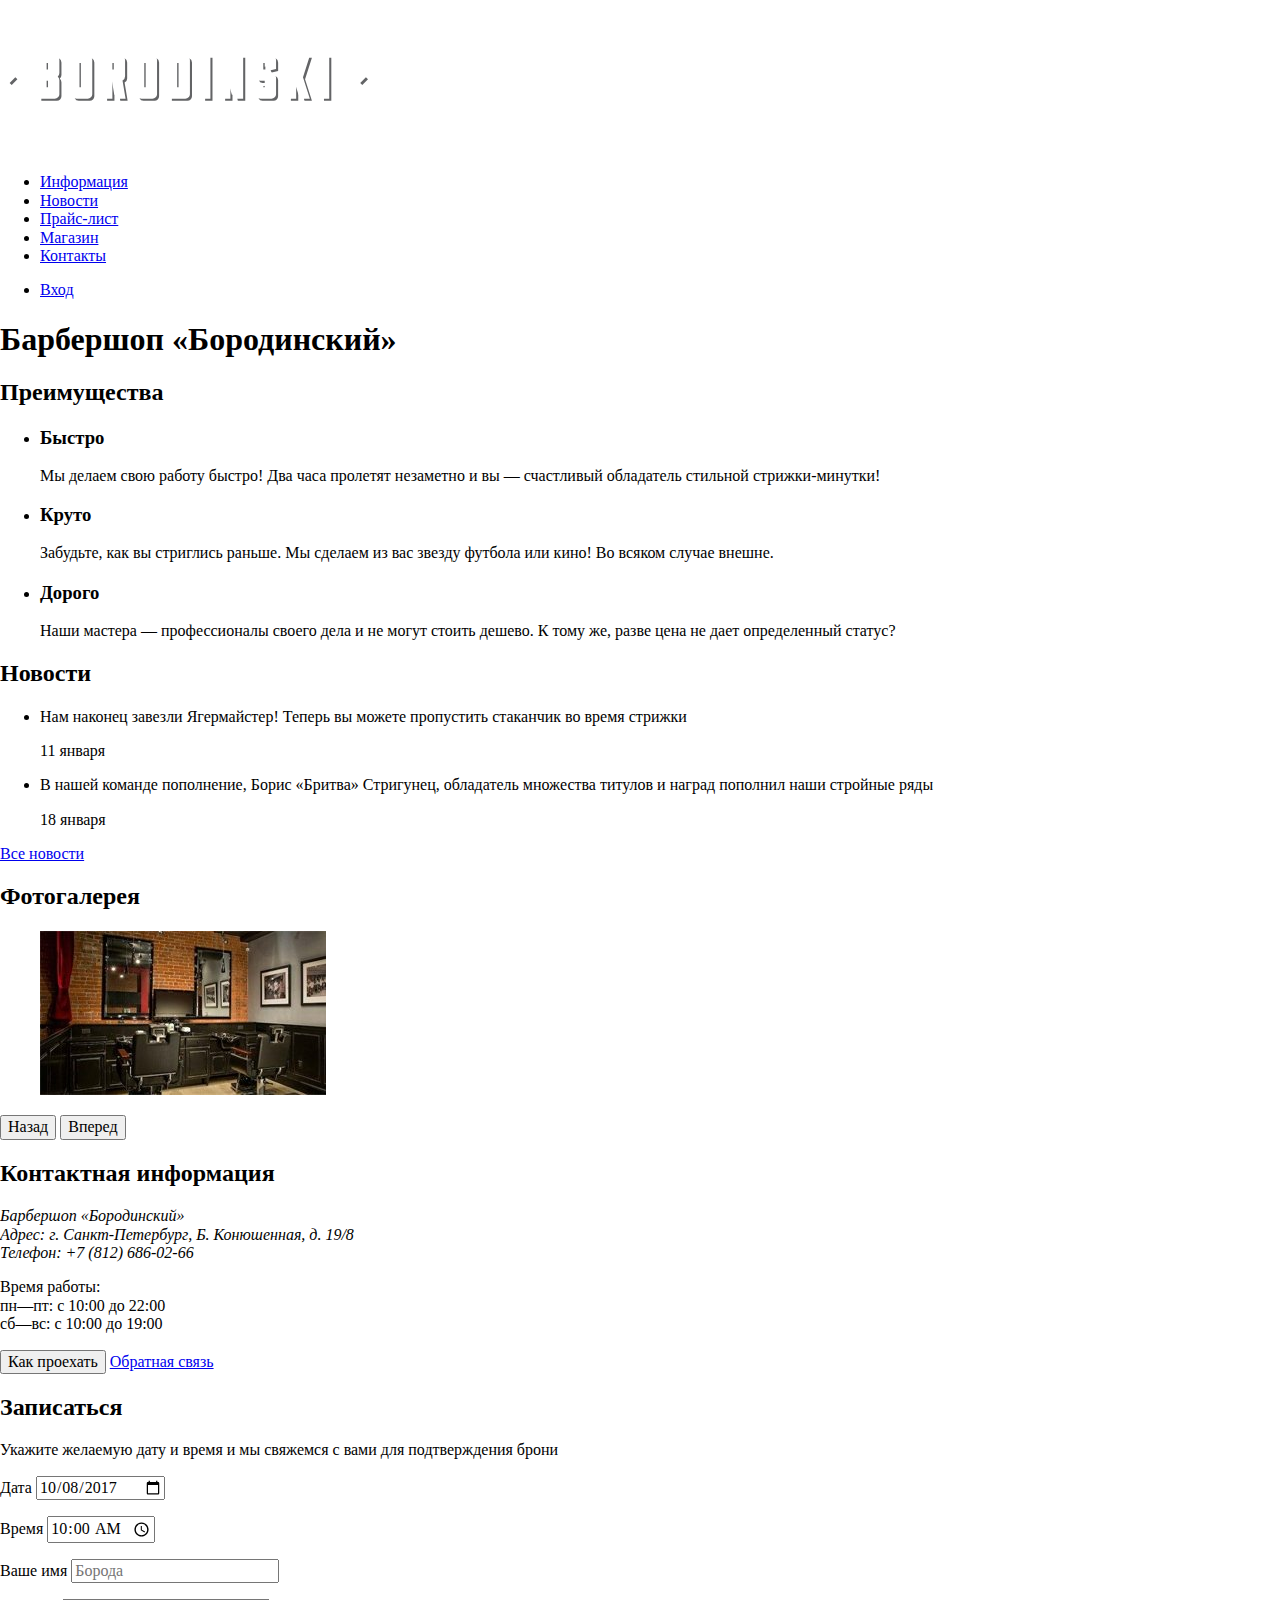
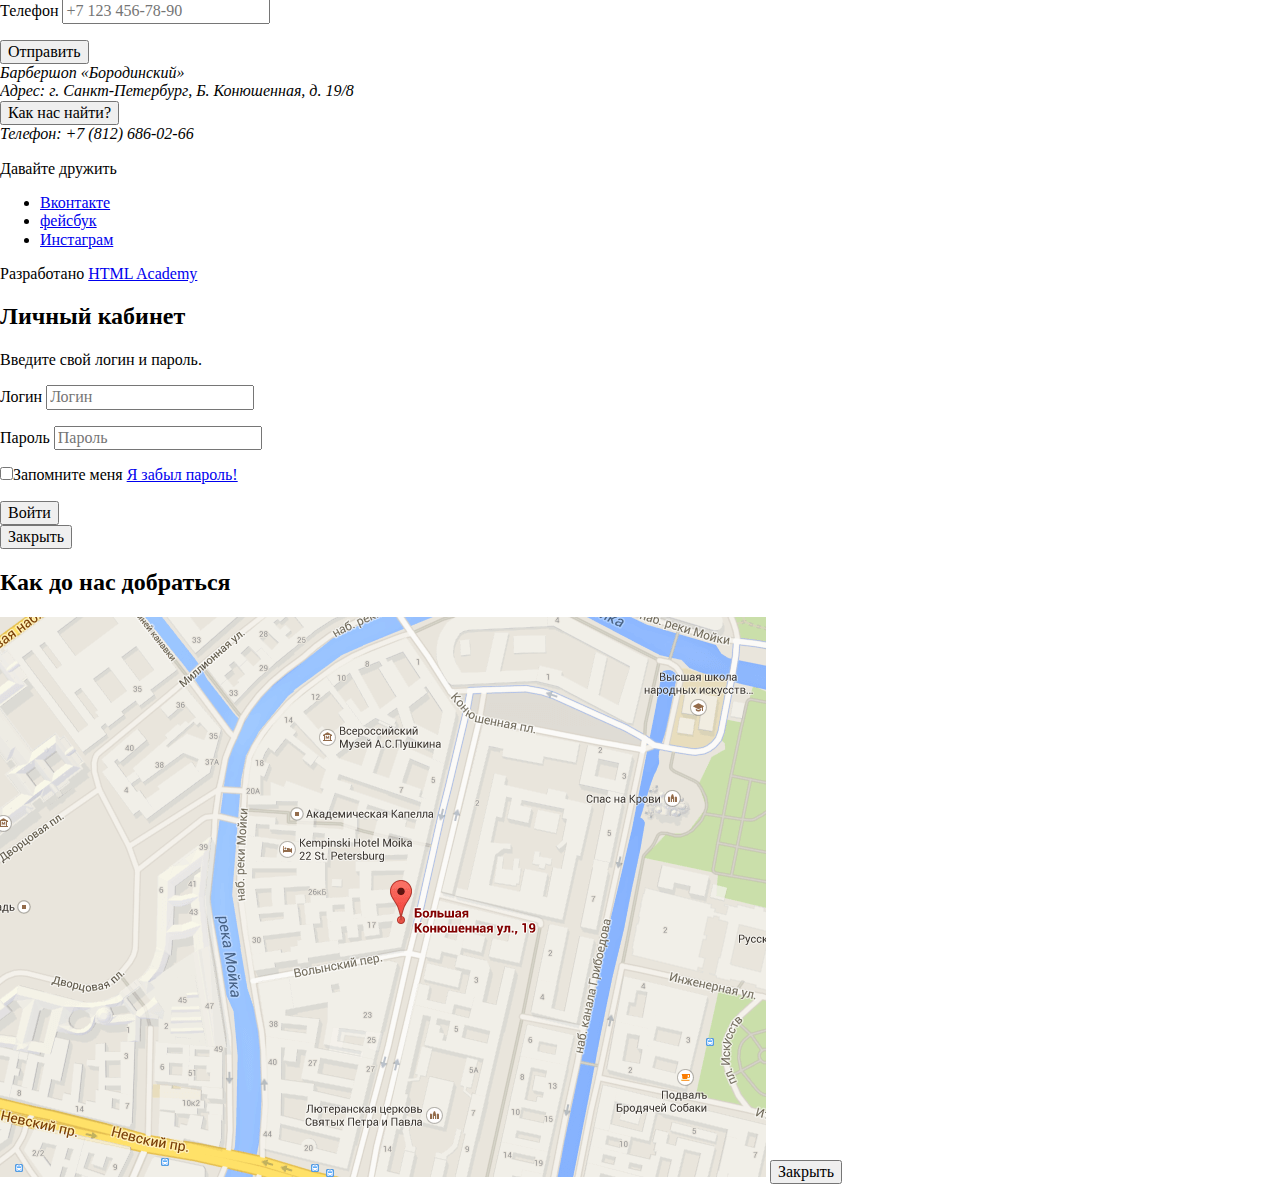
==== index.html @ c6e6541a "Назначил части элементов классы" ====
<!DOCTYPE html>
<html lang="ru">
  <head>
    <meta charset="utf-8">
    <title>HTML Academy: Барбершоп</title>
    <link href="https://fonts.googleapis.com/css?family=PT+Sans+Narrow:400,700&amp;subset=latin,cyrillic" rel="stylesheet">
    <link rel="stylesheet" href="css/normalize.css">
    <link rel="stylesheet" href="css/style.css">
  </head>
  <body>
    <header class="main-header">
      <nav class="main-navigation">
        <a>
          <img src="img/logo_index.svg" width="368" height="153" alt="Логотип барбершопа Бородинский">
        </a>
        <ul class="site-navigation">
          <li><a href="#">Информация</a></li>
          <li><a href="#">Новости</a></li>
          <li><a href="price.html">Прайс-лист</a></li>
          <li><a href="catalog.html">Магазин</a></li>
          <li><a href="#">Контакты</a></li>
        </ul>
        <ul class="user-navigation">
          <li>
            <a href="login.html">Вход</a>
          </li>
        </ul>
      </nav>
    </header>

    <main>
      <h1 class="visually-hidden">Барбершоп «Бородинский»</h1>

      <section>
        <h2 class="visually-hidden">Преимущества</h2>
        <ul class="features-list">
          <li class="feature-item">
            <h3>Быстро</h3>
            <p>Мы делаем свою работу быстро! Два часа пролетят незаметно и вы — счастливый обладатель стильной стрижки-минутки!</p>
          </li>
          <li class="feature-item">
            <h3>Круто</h3>
            <p>Забудьте, как вы стриглись раньше. Мы сделаем из вас звезду футбола или кино! Во всяком случае внешне.</p>
          </li>
          <li class="feature-item">
            <h3>Дорого</h3>
            <p>Наши мастера — профессионалы своего дела и не могут стоить дешево. К тому же, разве цена не дает определенный статус?</p>
          </li>
        </ul>
      </section>

      <div class="index-columns">
        <section class="news">
          <h2>Новости</h2>
          <ul class="news-list">
            <li class="news-item">
              <p>Нам наконец завезли Ягермайстер! Теперь вы можете пропустить стаканчик во время стрижки</p>
              <time datetime="2019-01-11">11 января</time>
            </li>
            <li class="news-item">
              <p>В нашей команде пополнение, Борис «Бритва» Стригунец, обладатель множества титулов и наград пополнил наши стройные ряды</p>
              <time datetime="2019-01-18">18 января</time>
            </li>
          </ul>
          <a class="button" href="news.html">Все новости</a>
        </section>

        <section>
          <h2>Фотогалерея</h2>
          <figure class="gallery-content">
            <a href="#">
              <img src="img/gallery.jpg" width="286" height="164" alt="Интерьер">
            </a>
          </figure>
          <button class="button" type="button">Назад</button>
          <button class="button" type="button">Вперед</button>
        </section>
      </div>

      <div class="index-columns">
        <section class="contacts">
          <h2>Контактная информация</h2>
          <address class="contacts-address">
            Барбершоп «Бородинский»<br>
            Адрес: г. Санкт-Петербург, Б. Конюшенная, д. 19/8<br>
            Телефон: +7 (812) 686-02-66
          </address>
          <p>
            Время работы:<br>
            пн—пт: с 10:00 до 22:00<br>
            сб—вс: с 10:00 до 19:00
          </p>
          <button class="button" type="button">Как проехать</button>
          <a class="button" href="#">Обратная связь</a>
        </section>

        <section class="appointment">
          <h2>Записаться</h2>
          <p>Укажите желаемую дату и время и мы свяжемся с вами для подтверждения брони</p>
          <form action="https://echo.htmlacademy.ru" method="post">
            <p class="appointment-item">
              <label for="appointment-date">Дата</label>
              <input id="appointment-date" type="date" name="date" value="2017-10-08">
            </p>
            <p class="appointment-item">
              <label for="appointment-time">Время</label>
              <input id="appointment-time" type="time" name="time" value="10:00">
            </p>
            <p class="appointment-item">
              <label for="appointment-name">Ваше имя</label>
              <input id="appointment-name" type="text" name value="" placeholder="Борода">
            </p>
            <p class="appointment-item">
              <label for="appointment-phone">Телефон</label>
              <input id="appointment-phone" type="tel" name="phone" value="" placeholder="+7 123 456-78-90">
            </p>
            <button class="button" type="submit">Отправить</button>
          </form>
        </section>
      </div>
    </main>

    <footer class="main-footer">
      <address class="footer-contacts">
        Барбершоп «Бородинский»<br>
        Адрес: г. Санкт-Петербург, Б. Конюшенная, д. 19/8<br>
        <button class="button" type="button">Как нас найти?</button><br>
        Телефон: +7 (812) 686-02-66
      </address>
      <div class="footer-social">
        <p>Давайте дружить</p>
        <ul>
          <li><a class="social-button" href="#"><span class="visually-hidden">Вконтакте</span></a></li>
          <li><a class="social-button" href="#"><span class="visually-hidden">фейсбук</span></a></li>
          <li><a class="social-button" href="#"><span class="visually-hidden">Инстаграм</span></a></li>
        </ul>
      </div>
      <p class="footer-copyright">
        Разработано
        <a class="button" href="https://htmlacademy.ru">HTML Academy</a>
      </p>
    </footer>

    <section class="modal modal-login">
      <h2>Личный кабинет</h2>
      <p>Введите свой логин и пароль.</p>
      <form class="login-form" action="https://echo.htmlacademy.ru" method="post">
        <p>
          <label for="user-login">Логин</label>
          <input id="user-login" type="email" name="login" placeholder="Логин">
        </p>
        <p>
          <label for="user-password">Пароль</label>
          <input id="user-password" type="password" name="password" placeholder="Пароль">
        </p>
        <p>
          <label class="login-checkbox">
            <input type="checkbox" name="remember">Запомните меня
          </label>
          <a class="restore" href="#">Я забыл пароль!</a>
        </p>
        <button class="button" type="submit">Войти</button>
      </form>
      <button type="button">Закрыть</button>
    </section>

    <section class="modal modal-map">
      <h2 class="visually-hidden">Как до нас добраться</h2>
      <img src="img/map.png" width="766" height="560" alt="Офис компании по адресу г. Санкт-Петербург, ул. Б. Конюшенная, д. 19/8">
      <button type="button">Закрыть</button>
    </section>

    <script src="js/script.js"></script>
  </body>
</html>
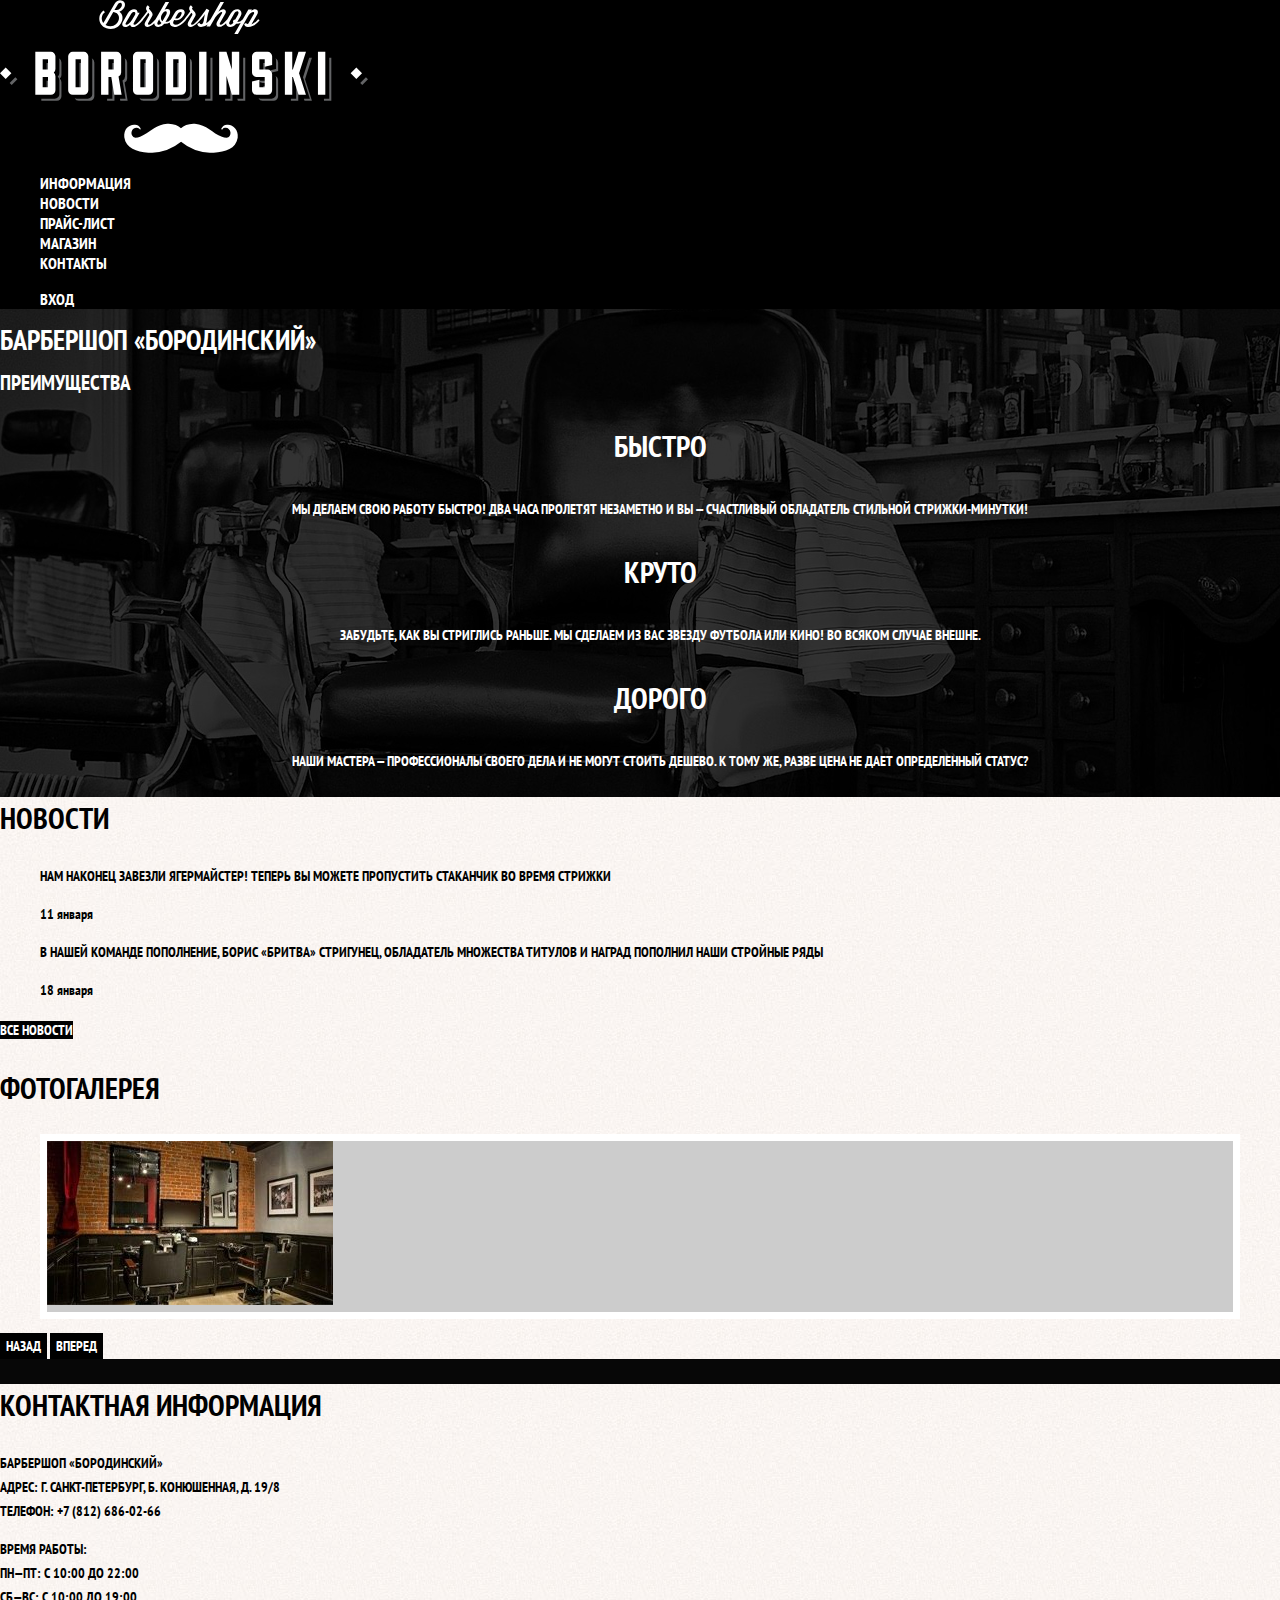
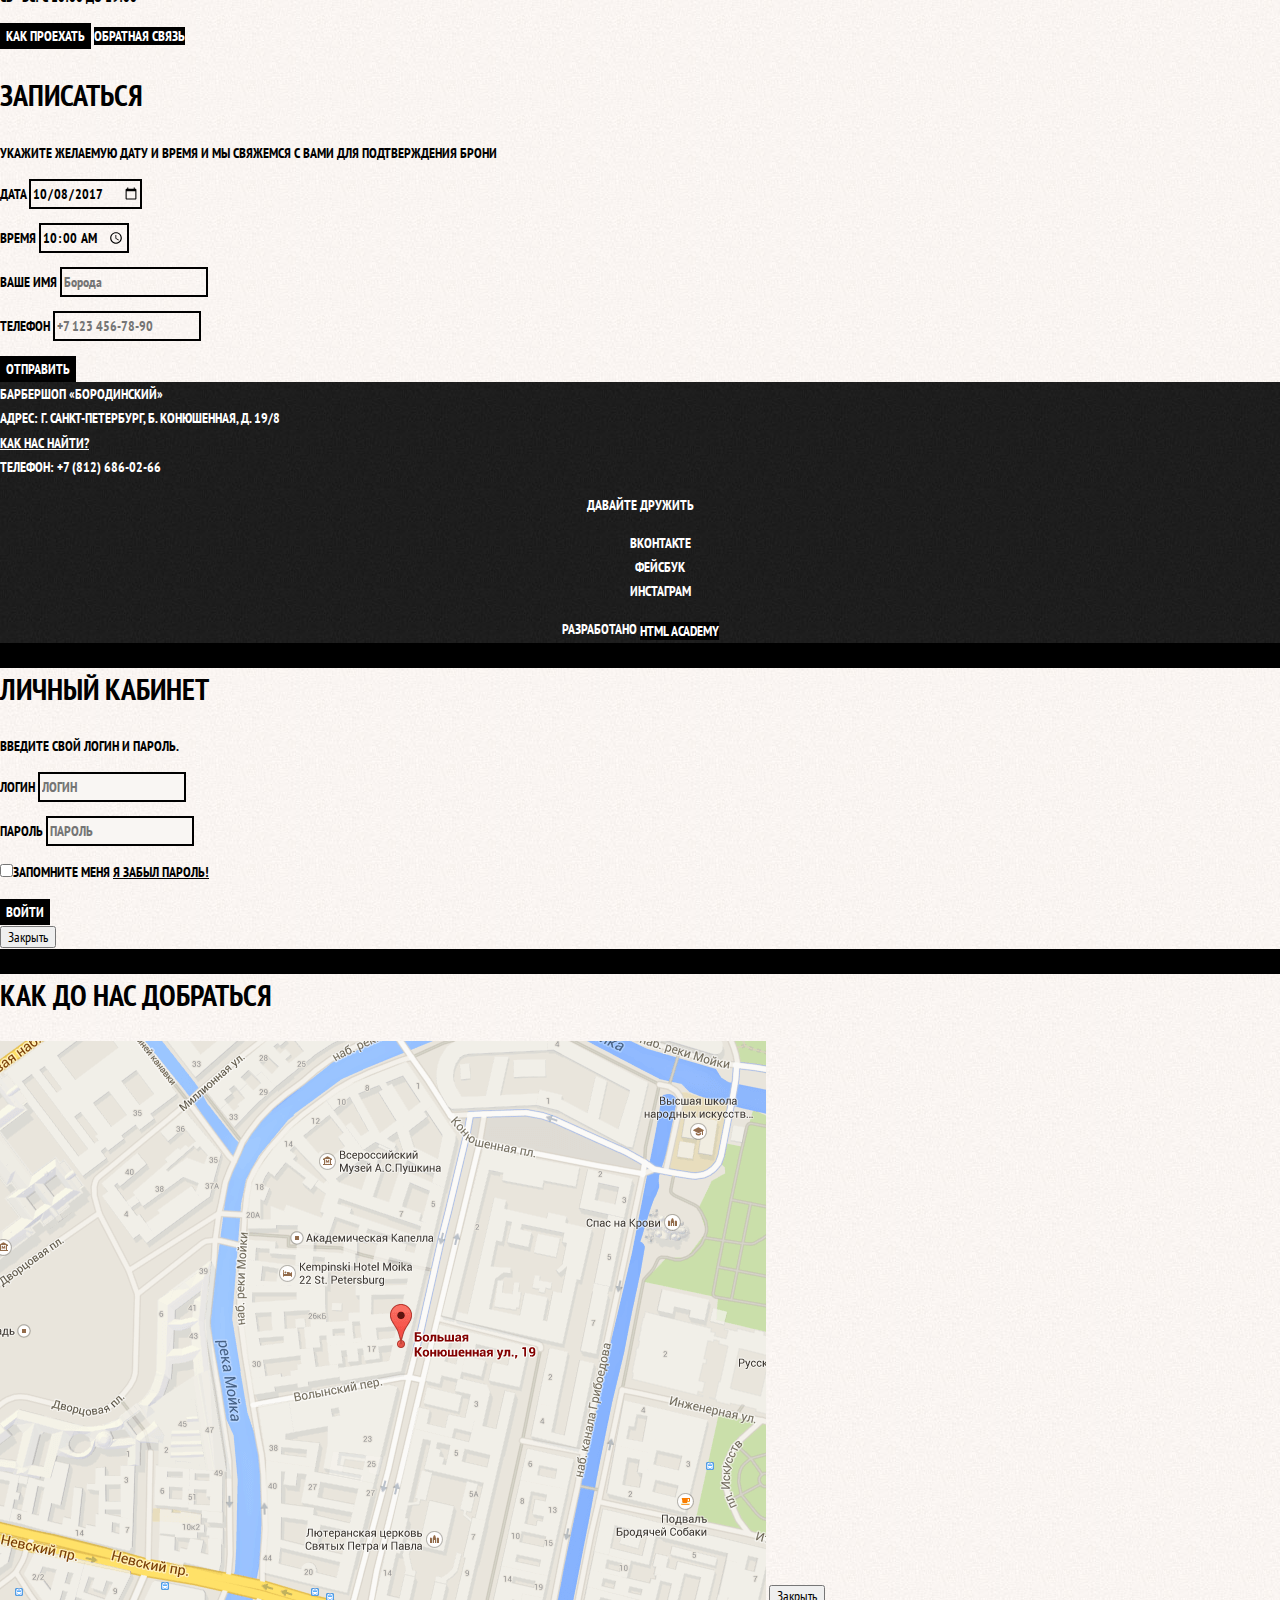
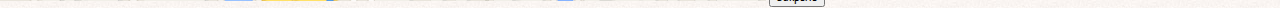
==== commit d6806682: "Правил разметку, добавил еще классы" ====
--- a/index.html
+++ b/index.html
@@ -10,28 +10,32 @@
   <body>
     <header class="main-header">
       <nav class="main-navigation">
-        <a>
+        <a class="main-header-logo">
           <img src="img/logo_index.svg" width="368" height="153" alt="Логотип барбершопа Бородинский">
         </a>
-        <ul class="site-navigation">
-          <li><a href="#">Информация</a></li>
-          <li><a href="#">Новости</a></li>
-          <li><a href="price.html">Прайс-лист</a></li>
-          <li><a href="catalog.html">Магазин</a></li>
-          <li><a href="#">Контакты</a></li>
-        </ul>
-        <ul class="user-navigation">
-          <li>
-            <a href="login.html">Вход</a>
-          </li>
-        </ul>
+        <div class="main-navigation-wrapper">
+          <div class="container">
+            <ul class="site-navigation">
+              <li><a href="#">Информация</a></li>
+              <li><a href="#">Новости</a></li>
+              <li><a href="price.html">Прайс-лист</a></li>
+              <li><a href="catalog.html">Магазин</a></li>
+              <li><a href="#">Контакты</a></li>
+            </ul>
+            <ul class="user-navigation">
+              <li>
+                <a href="login.html">Вход</a>
+              </li>
+            </ul>
+          </div>
+        </div>
       </nav>
     </header>
 
-    <main>
+    <main class="container">
       <h1 class="visually-hidden">Барбершоп «Бородинский»</h1>
 
-      <section>
+      <section class="features">
         <h2 class="visually-hidden">Преимущества</h2>
         <ul class="features-list">
           <li class="feature-item">
@@ -65,7 +69,7 @@
           <a class="button" href="news.html">Все новости</a>
         </section>
 
-        <section>
+        <section class="gallery">
           <h2>Фотогалерея</h2>
           <figure class="gallery-content">
             <a href="#">
@@ -121,24 +125,26 @@
     </main>
 
     <footer class="main-footer">
-      <address class="footer-contacts">
-        Барбершоп «Бородинский»<br>
-        Адрес: г. Санкт-Петербург, Б. Конюшенная, д. 19/8<br>
-        <button class="button" type="button">Как нас найти?</button><br>
-        Телефон: +7 (812) 686-02-66
-      </address>
-      <div class="footer-social">
-        <p>Давайте дружить</p>
-        <ul>
-          <li><a class="social-button" href="#"><span class="visually-hidden">Вконтакте</span></a></li>
-          <li><a class="social-button" href="#"><span class="visually-hidden">фейсбук</span></a></li>
-          <li><a class="social-button" href="#"><span class="visually-hidden">Инстаграм</span></a></li>
-        </ul>
+      <div class="container">
+        <address class="footer-contacts">
+          Барбершоп «Бородинский»<br>
+          Адрес: г. Санкт-Петербург, Б. Конюшенная, д. 19/8<br>
+          <button class="button" type="button">Как нас найти?</button><br>
+          Телефон: +7 (812) 686-02-66
+        </address>
+        <div class="footer-social">
+          <p>Давайте дружить</p>
+          <ul>
+            <li><a class="social-button" href="#"><span class="visually-hidden">Вконтакте</span></a></li>
+            <li><a class="social-button" href="#"><span class="visually-hidden">фейсбук</span></a></li>
+            <li><a class="social-button" href="#"><span class="visually-hidden">Инстаграм</span></a></li>
+          </ul>
+        </div>
+        <p class="footer-copyright">
+          Разработано
+          <a class="button" href="https://htmlacademy.ru">HTML Academy</a>
+        </p>
       </div>
-      <p class="footer-copyright">
-        Разработано
-        <a class="button" href="https://htmlacademy.ru">HTML Academy</a>
-      </p>
     </footer>
 
     <section class="modal modal-login">
--- a/css/style.css
+++ b/css/style.css
@@ -0,0 +1,319 @@
+body {
+  margin: 0;
+  padding: 0;
+  font-family: "PT Sans Narrow", Arial, sans-serif;
+  font-size: 14px;
+  line-height: 24px;
+  font-weight: 700;
+  color: #ffffff;
+  text-transform: uppercase;
+  background-color: #000000;
+  background-image: url("../img/background.png");
+  background-position: top center;
+  background-repeat: no-repeat;
+}
+
+.inner-page {
+  color: #000000;
+  background-color: #f9f6f3;
+  background-image: url("img/pattern-light.jpg");
+  background-position: 0 0;
+  background-repeat: repeat;
+}
+
+a {
+  text-decoration: none;
+}
+
+.button {
+  font: inherit;
+  text-align: center;
+  color: #ffffff;
+  vertical-align: middle;
+  text-transform: uppercase;
+  background-color: #000000;
+  border: none;
+}
+
+.button:hover,
+.button:focus,
+.button:active {
+  background-color: #663d15;
+}
+
+.main-navigation {
+  font-size: 16px;
+  line-height: 20px;
+  color: #ffffff;
+  background-color: #000000;
+}
+
+.site-navigation,
+.user-navigation {
+  list-style: none;
+}
+
+.site-navigation a,
+.user-navigation a {
+  color: #ffffff;
+}
+
+.site-navigation a:hover,
+.site-navigation a:focus,
+.user-navigation a:hover,
+.user-navigation a:focus {
+  background-color: #242424;
+}
+
+.features-list {
+  list-style: none;
+}
+
+.feature-item {
+  text-align: center;
+}
+
+.feature-item h3 {
+  font-size: 30px;
+  line-height: 42px;
+}
+
+.index-columns {
+  color: #000000;
+  background-color: #f8f5f2;
+  background-image: url("../img/pattern-light.jpg");
+  background-position: 0 0;
+  background-repeat: repeat;
+}
+
+.index-columns h2 {
+  font-size: 30px;
+  line-height: 42px;
+}
+
+.news-list {
+  list-style: none;
+}
+
+.news-item time {
+  text-transform: none;
+}
+
+.gallery-content {
+  background-color: #cccccc;
+  border: 7px solid #ffffff;
+}
+
+.contacts-address {
+  font-style: normal;
+}
+
+.appointment-item input {
+  font: inherit;
+  background-color: transparent;
+  border: 2px solid #000000;
+}
+
+.appointment-item input:focus {
+  border-color: #663d15;
+}
+
+.page-title {
+  font-size: 30px;
+  line-height: 42px;
+}
+
+.breadcrumbs {
+  list-style: none;
+}
+
+.breadcrumbs a {
+  color: #000000;
+}
+
+.breadcrumbs a:hover,
+.breadcrumbs a:focus {
+  text-decoration: underline;
+}
+
+.breadcrumbs-current {
+  color: #aba9a7;
+}
+
+.filter fieldset {
+  border: none;
+}
+
+.filter legend {
+  font-size: 24px;
+  line-height: 30px;
+}
+
+.filter ul {
+  list-style: none;
+  line-height: 18px;
+}
+
+.filter-input:hover + label,
+.filter-input:focus + label {
+  color: #663d15;
+}
+
+.filter-input:disabled + label {
+  color: #000000;
+  opacity: 0.5;
+}
+
+.catalog-list {
+  list-style: none;
+}
+
+.catalog-item {
+  background-color: #f8f8f8;
+  box-shadow: 0 0 10px rgba(0, 0, 0, 0.1);
+}
+
+.catalog-item:hover {
+  box-shadow: 0 0 10px rgba(0, 0, 0, 0.2);
+}
+
+.catalog-item a {
+  color: #000000;
+}
+
+.catalog-item h3 {
+  font-size: 14px;
+  line-height: 18px;
+}
+
+.catalog-category {
+  text-transform: none;
+}
+
+.catalog-item-price span {
+  font-size: 14px;
+  line-height: 20px;
+  text-align: center;
+  background-color: #e5e5e5;
+}
+
+.catalog-item-price .button {
+  line-height: 20px;
+  color: #ffffff;
+}
+
+.pagination-list {
+  list-style: none;
+}
+
+.pagination-item a {
+  color: #ffffff;
+  background-color: #000000;
+}
+
+.pagination-item a:hover,
+.pagination-item a:focus,
+.pagination-item a:active {
+  background-color: #663d15;
+}
+
+.pagination-item-current a {
+  color: #000000;
+  background-color: #ffffff;
+}
+
+.pagination-item-current a:hover,
+.pagination-item-current a:focus,
+.pagination-item-current a:active {
+  color: #000000;
+  background-color: #ffffff;
+}
+
+.main-footer {
+  color: #ffffff;
+  background-color: #212121;
+  background-image: url("../img/pattern-dark.jpg");
+  background-position: 0 0;
+  background-repeat: repeat;
+}
+
+.footer-contacts {
+  font-style: normal;
+}
+
+.footer-contacts button {
+  padding: 0;
+  color: #ffffff;
+  text-decoration: underline;
+  background-color: transparent;
+}
+
+.footer-contacts button:hover,
+.footer-contacts button:focus {
+  text-decoration: none;
+  background-color: transparent;
+}
+
+.footer-social {
+  text-align: center;
+}
+
+.footer-social ul {
+  list-style: none;
+}
+
+.social-button {
+  color: #ffffff;
+}
+
+.footer-copyright {
+  text-align: center;
+}
+
+.footer-copyright .button:hover,
+.footer-copyright .button:focus {
+  color: #000000;
+  background-color: #ffffff;
+}
+
+.modal {
+  color: #000000;
+  background-color: #f8f3f0;
+  background-image: url("../img/pattern-light.jpg");
+  background-position: 0 0;
+  background-repeat: repeat;
+}
+
+.modal h2 {
+  font-size: 30px;
+  line-height: 42px;
+}
+
+.login-form input[type="email"],
+.login-form input[type="password"] {
+  font: inherit;
+  color: #000000;
+  text-transform: uppercase;
+  background-color: #f9f6f3;
+  border: 2px solid #000000;
+}
+
+.login-form input:focus {
+  border-color: #663d15;
+}
+
+.login-checkbox:hover,
+.login-checkbox:focus {
+  color: #663d15;
+}
+
+.restore {
+  color: #000000;
+  text-decoration: underline;
+}
+
+.restore:hover,
+.restore:focus {
+  text-decoration: none;
+}
+
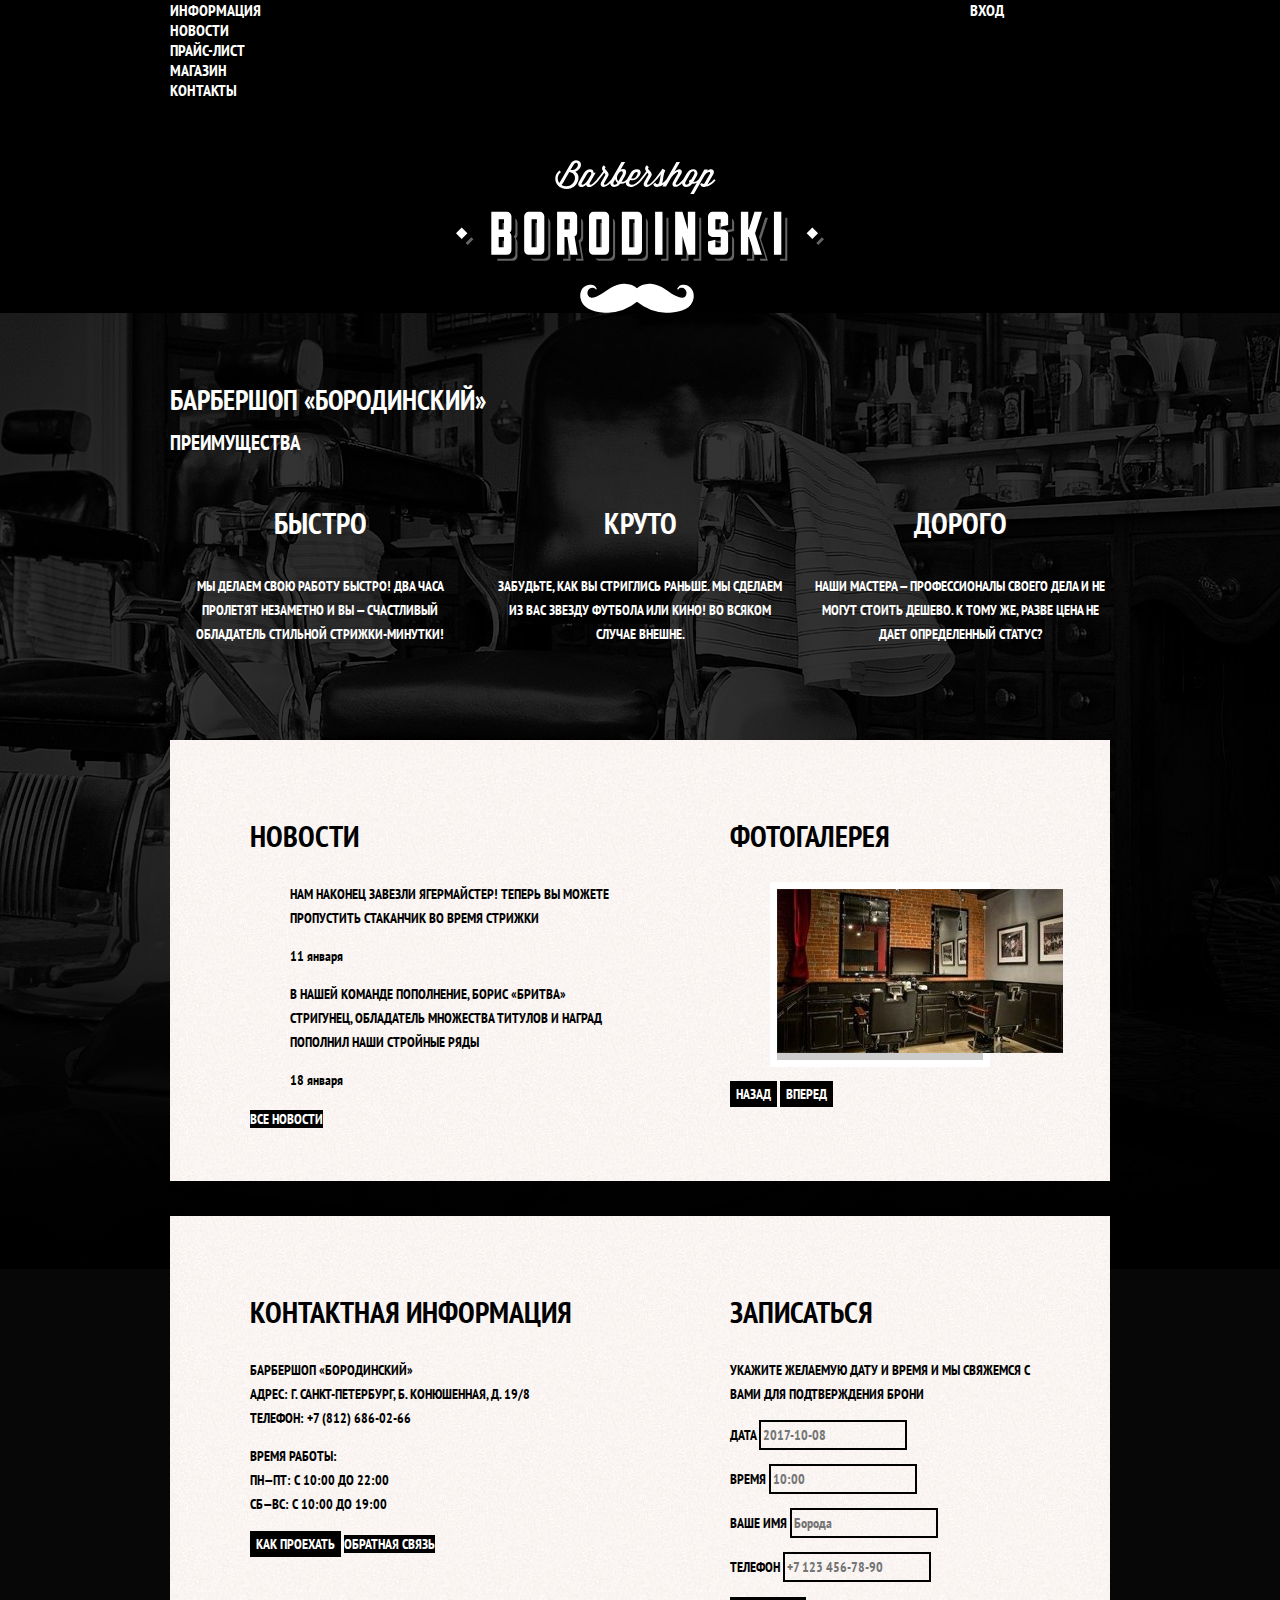
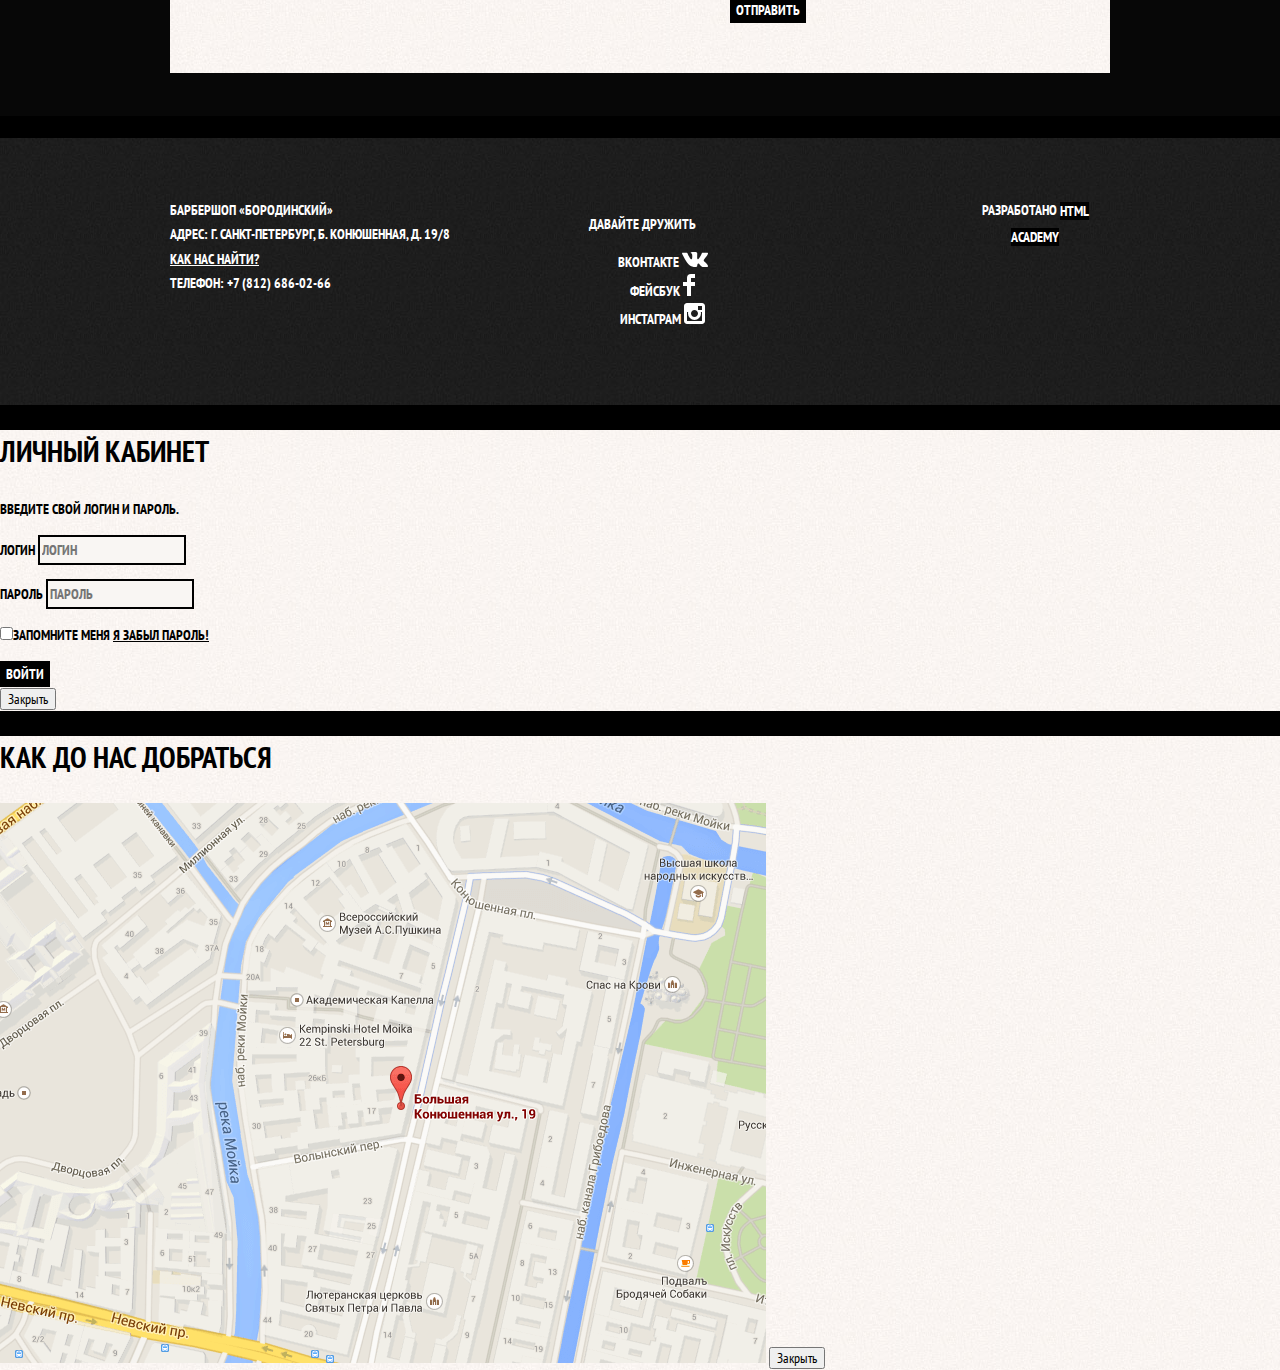
==== commit 7687c8e0: "Правки разметки" ====
--- a/index.html
+++ b/index.html
@@ -24,7 +24,7 @@
             </ul>
             <ul class="user-navigation">
               <li>
-                <a href="login.html">Вход</a>
+                <a class="login-link" href="login.html">Вход</a>
               </li>
             </ul>
           </div>
@@ -71,13 +71,15 @@
 
         <section class="gallery">
           <h2>Фотогалерея</h2>
-          <figure class="gallery-content">
-            <a href="#">
-              <img src="img/gallery.jpg" width="286" height="164" alt="Интерьер">
-            </a>
-          </figure>
-          <button class="button" type="button">Назад</button>
-          <button class="button" type="button">Вперед</button>
+          <div class="gallery-container">
+            <figure class="gallery-content">
+              <a href="#">
+                <img src="img/gallery.jpg" width="286" height="164" alt="Интерьер">
+              </a>
+            </figure>
+            <button class="button gallery-button gallery-button-back" type="button">Назад</button>
+            <button class="button gallery-button gallery-button-next" type="button">Вперед</button>
+          </div>
         </section>
       </div>
 
@@ -100,15 +102,15 @@
 
         <section class="appointment">
           <h2>Записаться</h2>
-          <p>Укажите желаемую дату и время и мы свяжемся с вами для подтверждения брони</p>
-          <form action="https://echo.htmlacademy.ru" method="post">
+          <p class="appointment-info">Укажите желаемую дату и время и мы свяжемся с вами для подтверждения брони</p>
+          <form class="appointment-form" action="https://echo.htmlacademy.ru" method="post">
             <p class="appointment-item">
               <label for="appointment-date">Дата</label>
-              <input id="appointment-date" type="date" name="date" value="2017-10-08">
+              <input id="appointment-date" type="text" name="date" placeholder="2017-10-08">
             </p>
             <p class="appointment-item">
               <label for="appointment-time">Время</label>
-              <input id="appointment-time" type="time" name="time" value="10:00">
+              <input id="appointment-time" type="text" name="time" placeholder="10:00">
             </p>
             <p class="appointment-item">
               <label for="appointment-name">Ваше имя</label>
@@ -135,13 +137,25 @@
         <div class="footer-social">
           <p>Давайте дружить</p>
           <ul>
-            <li><a class="social-button" href="#"><span class="visually-hidden">Вконтакте</span></a></li>
-            <li><a class="social-button" href="#"><span class="visually-hidden">фейсбук</span></a></li>
-            <li><a class="social-button" href="#"><span class="visually-hidden">Инстаграм</span></a></li>
+            <li>
+              <a class="social-button" href="#"><span class="visually-hidden">Вконтакте</span>
+                <svg xmlns="http://www.w3.org/2000/svg" width="26" height="15" viewBox="0 0 26 15"><path fill="#FFF" d="M16.138 11.51c.956-.309 2.18 2.04 3.483 2.939.978.681 1.727.534 1.727.534l3.473-.05s1.815-.112.957-1.554c-.071-.12-.503-1.069-2.585-3.022-2.177-2.043-1.882-1.712.739-5.244 1.597-2.153 2.236-3.468 2.036-4.028-.192-.539-1.365-.399-1.365-.399L20.69.713c-.381.001-.704.119-.851.515-.003.004-.621 1.666-1.445 3.079-1.741 2.989-2.436 3.148-2.724 2.961-.661-.433-.494-1.737-.494-2.664 0-2.897.432-4.105-.846-4.417-.427-.104-.739-.172-1.828-.182-1.392-.021-2.574 0-3.244.329-.445.223-.786.712-.579.74.26.035.843.16 1.155.586.401.552.389 1.789.389 1.789s.229 3.411-.54 3.834c-.528.29-1.25-.302-2.803-3.016-.793-1.388-1.392-2.922-1.392-2.922s-.116-.285-.326-.441c-.25-.185-.6-.244-.6-.244L.848.684S.29.7.085.946c-.182.218-.015.668-.015.668s2.909 6.881 6.203 10.347c3.02 3.182 6.452 2.971 6.452 2.971h1.555s.469-.054.709-.312c.224-.24.214-.691.214-.691s-.031-2.109.935-2.419z"/></svg>
+              </a>
+            </li>
+            <li>
+              <a class="social-button" href="#"><span class="visually-hidden">фейсбук</span>
+                <svg xmlns="http://www.w3.org/2000/svg" width="12" height="22" viewBox="0 0 12 22"><path fill="#FFF" d="M12 4V0H8a4 4 0 0 0-4 4v4H0v4h4v10h4V12h4V8H8V4h4z"/></svg>
+              </a>
+            </li>
+            <li>
+              <a class="social-button" href="#"><span class="visually-hidden">Инстаграм</span>
+                <svg xmlns="http://www.w3.org/2000/svg" width="21" height="21" viewBox="0 0 21 21"><path fill="#FFF" d="M18 0H3C1.35 0 0 1.35 0 3v15c0 1.65 1.35 3 3 3h15c1.65 0 3-1.35 3-3V3c0-1.65-1.35-3-3-3zm-7.5 7c1.93 0 3.5 1.57 3.5 3.5S12.43 14 10.5 14 7 12.43 7 10.5 8.57 7 10.5 7zM18 18H3V9h1.181A6.504 6.504 0 0 0 4 10.5a6.5 6.5 0 1 0 13 0 6.45 6.45 0 0 0-.181-1.5H18v9zm0-11h-4V3h4v4z"/></svg>
+              </a>
+            </li>
           </ul>
         </div>
         <p class="footer-copyright">
-          Разработано
+          <span>Разработано</span>
           <a class="button" href="https://htmlacademy.ru">HTML Academy</a>
         </p>
       </div>
--- a/css/style.css
+++ b/css/style.css
@@ -1,3 +1,10 @@
+/* Global */
+html,
+body {
+  min-width: 1122px;
+  min-height: 1750px;
+}
+
 body {
   margin: 0;
   padding: 0;
@@ -16,9 +23,15 @@
 .inner-page {
   color: #000000;
   background-color: #f9f6f3;
-  background-image: url("img/pattern-light.jpg");
+  background-image: url("../img/pattern-light.jpg");
   background-position: 0 0;
   background-repeat: repeat;
+}
+
+.container {
+  width: 940px;
+  margin: 0 auto;
+  padding: 0 10px;
 }
 
 a {
@@ -41,16 +54,51 @@
   background-color: #663d15;
 }
 
+/* Index header */
+.main-header {
+  margin-bottom: 75px;
+}
+
 .main-navigation {
+  display: flex;
+  flex-direction: column;
+  align-items: center;
   font-size: 16px;
   line-height: 20px;
   color: #ffffff;
   background-color: #000000;
 }
 
+.main-header-logo {
+  order: 2;
+  width: 368px;
+  height: 153px;
+}
+
+.main-navigation-wrapper {
+  width: 100%;
+  margin-bottom: 60px;
+  background-color: #000000;
+}
+
+.main-navigation-wrapper .container {
+  display: flex;
+  justify-content: space-between;
+}
+
 .site-navigation,
 .user-navigation {
-  list-style: none;
+  margin: 0;
+  padding: 0;
+  list-style: none;
+}
+
+.site-navigation {
+  width: 620px;
+}
+
+.user-navigation {
+  width: 140px;
 }
 
 .site-navigation a,
@@ -65,11 +113,43 @@
   background-color: #242424;
 }
 
+/* Catalog header */
+.inner-page .main-header {
+  margin-bottom: 50px;
+  background-color: #000000;
+}
+
+.inner-page .main-navigation {
+  flex-direction: row;
+  align-items: flex-start;
+}
+
+.inner-page .main-header-logo {
+  order: 0;
+  width: 111px;
+  height: 24px;
+  padding: 23px 20px;
+}
+
+.inner-page .user-navigation {
+  margin-left: auto;
+}
+
+/* Index main */
+.features {
+  margin-bottom: 80px;
+}
+
 .features-list {
+  display: flex;
+  justify-content: space-between;
+  margin: 0;
+  padding: 0;
   list-style: none;
 }
 
 .feature-item {
+  width: 300px;
   text-align: center;
 }
 
@@ -79,6 +159,10 @@
 }
 
 .index-columns {
+  display: flex;
+  justify-content: space-between;
+  padding: 50px 80px;
+  margin-bottom: 35px;
   color: #000000;
   background-color: #f8f5f2;
   background-image: url("../img/pattern-light.jpg");
@@ -91,12 +175,20 @@
   line-height: 42px;
 }
 
+.news {
+  width: 380px;
+}
+
 .news-list {
   list-style: none;
 }
 
 .news-item time {
   text-transform: none;
+}
+
+.gallery {
+  width: 300px;
 }
 
 .gallery-content {
@@ -104,8 +196,16 @@
   border: 7px solid #ffffff;
 }
 
+.contacts {
+  width: 380px;
+}
+
 .contacts-address {
   font-style: normal;
+}
+
+.appointment {
+  width: 300px;
 }
 
 .appointment-item input {
@@ -118,13 +218,20 @@
   border-color: #663d15;
 }
 
+/* Catalog main */
 .page-title {
+  margin: 0;
+  margin-bottom: 15px;
+  padding: 0;
   font-size: 30px;
   line-height: 42px;
 }
 
 .breadcrumbs {
   list-style: none;
+  padding: 0;
+  margin: 0;
+  margin-bottom: 50px;
 }
 
 .breadcrumbs a {
@@ -140,6 +247,16 @@
   color: #aba9a7;
 }
 
+.catalog-columns {
+  display: flex;
+  justify-content: space-between;
+}
+
+/* Filter */
+.filters {
+  width: 180px;
+}
+
 .filter fieldset {
   border: none;
 }
@@ -164,13 +281,30 @@
   opacity: 0.5;
 }
 
+/* Catalog catalog */
+.catalog {
+  width: 700px;
+}
+
 .catalog-list {
+  display: flex;
+  flex-wrap: wrap;
+  margin: 0;
+  padding: 0;
+  margin-bottom: 25px;
   list-style: none;
 }
 
 .catalog-item {
+  width: 220px;
+  margin-bottom: 20px;
+  margin-right: 20px;
   background-color: #f8f8f8;
   box-shadow: 0 0 10px rgba(0, 0, 0, 0.1);
+}
+
+.catalog-item:nth-child(3n) {
+  margin-right: 0;
 }
 
 .catalog-item:hover {
@@ -202,7 +336,10 @@
   color: #ffffff;
 }
 
+/* Catalog pagination */
 .pagination-list {
+  margin: 0;
+  padding: 0;
   list-style: none;
 }
 
@@ -229,7 +366,154 @@
   background-color: #ffffff;
 }
 
+/* Catalog-item main */
+.product-photos {
+  width: 460px;
+}
+
+.product-photo-full {
+  box-shadow: 0 0 10px 2px rgba(0, 0, 0, 0.1);
+}
+
+.product-photo-preview {
+  list-style: none;
+}
+
+.product-photo-preview li {
+  box-shadow: 0 0 10px 2px rgba(0, 0, 0, 0.1);
+}
+
+.product-info {
+  width: 390px;
+}
+
+.product-article {
+  text-align: right;
+  color: #aeaeae;
+}
+
+.product-price span {
+  line-height: 20px;
+  text-align: center;
+  background-color: #e5e5e5;
+}
+
+.product-info h3 {
+  font-size: 24px;
+  line-height: 30px;
+}
+
+.product-info ul {
+  list-style: none;
+}
+
+/* Price main */
+.page-promo {
+  margin: 0;
+  padding: 0;
+  margin-bottom: 74px;
+  font-size: 48px;
+  line-height: 48px;
+  font-weight: 700;
+  color: #000000;
+  text-align: center;
+}
+
+.goods-price {
+  display: flex;
+  justify-content: space-between;
+  width: 940px;
+  margin-bottom: 65px;
+}
+
+.goods {
+  width: 240px;
+}
+
+.goods h2 {
+  margin: 0;
+  padding: 0;
+  margin-bottom: 35px;
+  font-size: 24px;
+  line-height: 30px;
+  font-weight: 700;
+  color: #000000;
+}
+
+.goods-list {
+  margin: 0;
+  padding: 0;
+  list-style: none;
+}
+
+.goods-list li {
+  margin-bottom: 15px;
+  text-transform: uppercase;
+  color: #000000;
+}
+
+.price {
+  width: 460px;
+}
+
+.price h2 {
+  margin: 0;
+  padding: 0;
+  margin-bottom: 35px;
+  font-size: 24px;
+  line-height: 30px;
+  font-weight: 700;
+  color: #000000;
+}
+
+.price-list {
+  border-collapse: collapse;
+  background-color: #f9f6f3;
+  border: 2px solid #000101;
+}
+
+.price-list td {
+  width: 230px;
+  padding-top: 11px;
+  padding-bottom: 11px;
+  padding-left: 20px;
+  border: 2px solid #000101;
+}
+
+.price-list td:nth-child(2n) {
+  text-align: center;
+}
+
+.about-us {
+  margin-bottom: 80px;
+}
+
+.about-us h2 {
+  margin: 0;
+  padding: 0;
+  margin-bottom: 30px;
+  font-size: 24px;
+  line-height: 30px;
+  font-weight: 700;
+  color: #000000;
+}
+
+.about-us-text {
+  display: flex;
+  justify-content: space-between;
+  width: 865px;
+}
+
+.about-us-text p {
+  width: 383px;
+  margin: 0;
+  padding: 0;
+}
+
+/* Footer */
 .main-footer {
+  padding: 60px 0;
+  margin-top: 65px;
   color: #ffffff;
   background-color: #212121;
   background-image: url("../img/pattern-dark.jpg");
@@ -237,7 +521,14 @@
   background-repeat: repeat;
 }
 
+.main-footer .container {
+  display: flex;
+}
+
 .footer-contacts {
+  width: 320px;
+  margin: 0;
+  margin-right: 80px;
   font-style: normal;
 }
 
@@ -255,6 +546,7 @@
 }
 
 .footer-social {
+  width: 145px;
   text-align: center;
 }
 
@@ -267,6 +559,9 @@
 }
 
 .footer-copyright {
+  width: 150px;
+  margin: 0;
+  margin-left: auto;
   text-align: center;
 }
 
@@ -274,6 +569,11 @@
 .footer-copyright .button:focus {
   color: #000000;
   background-color: #ffffff;
+}
+
+/* Catalog footer */
+.inner-page .main-footer {
+  margin-top: 45px;
 }
 
 .modal {
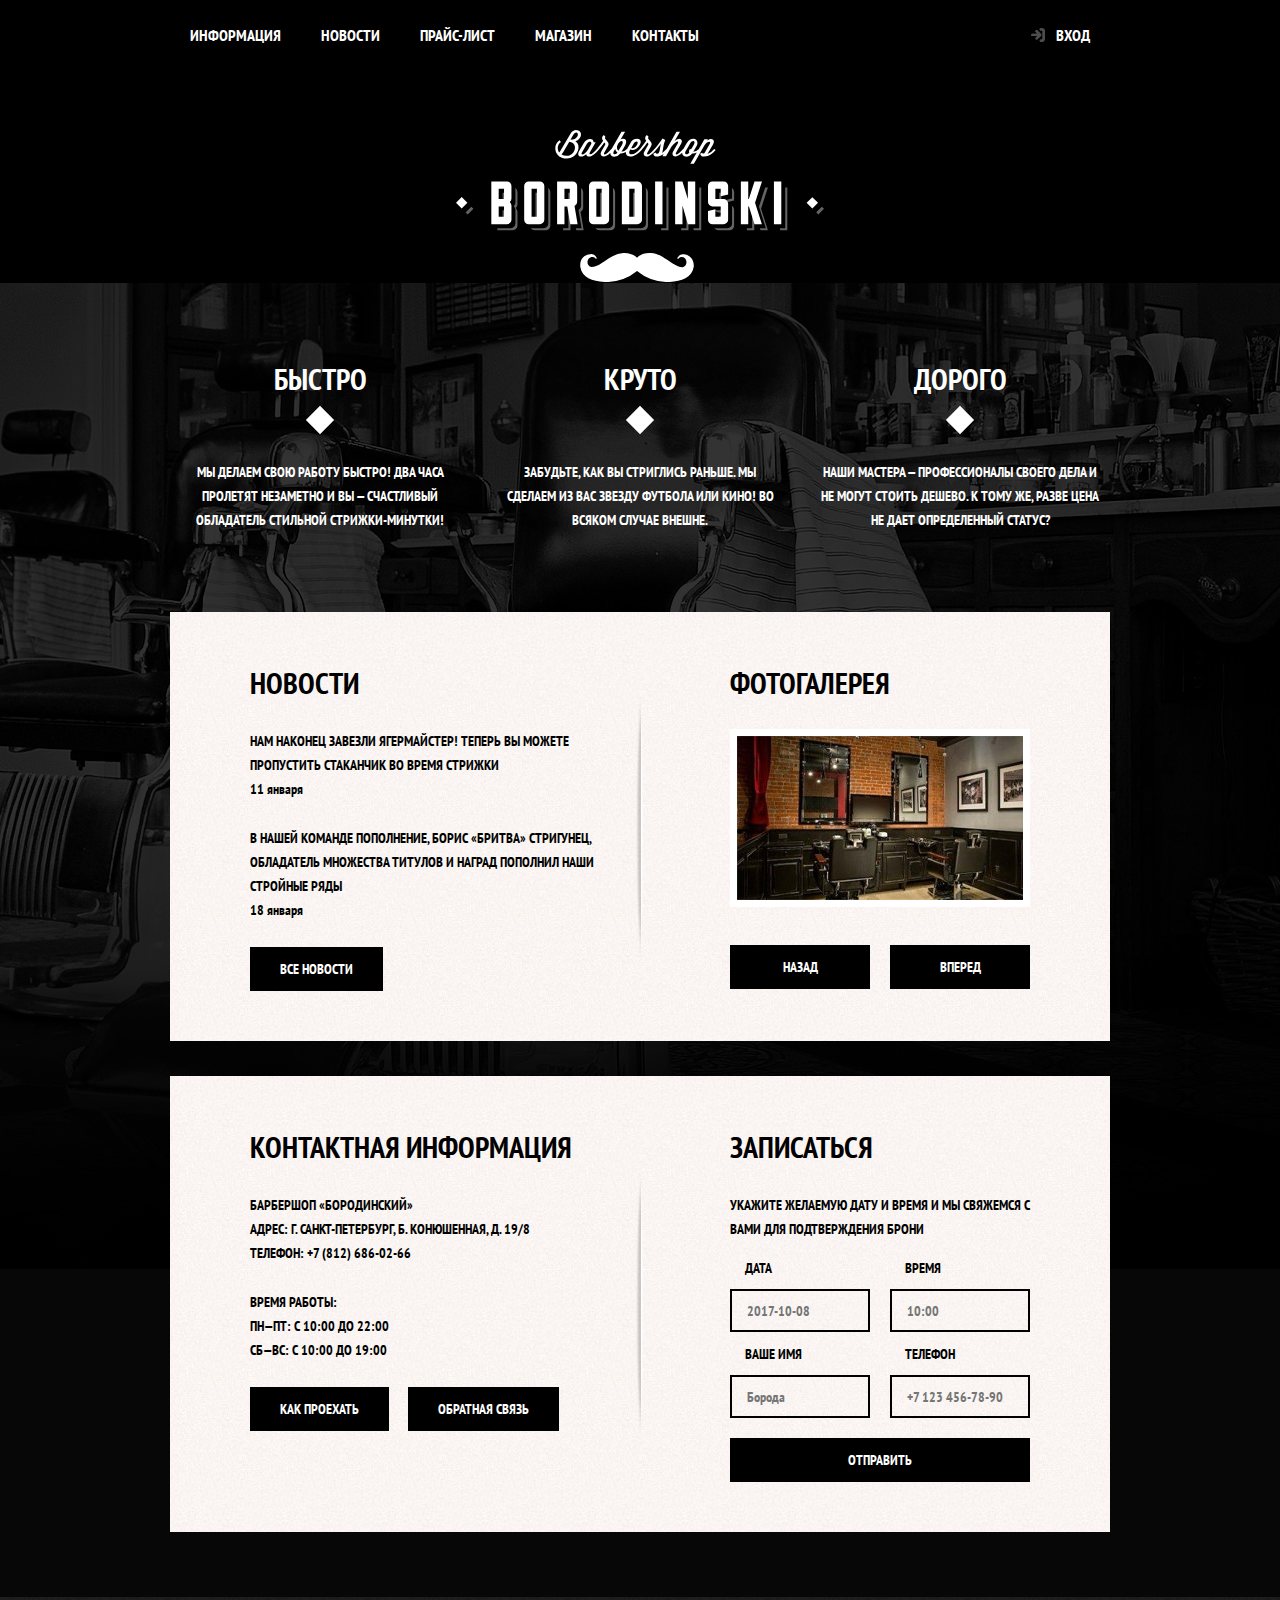
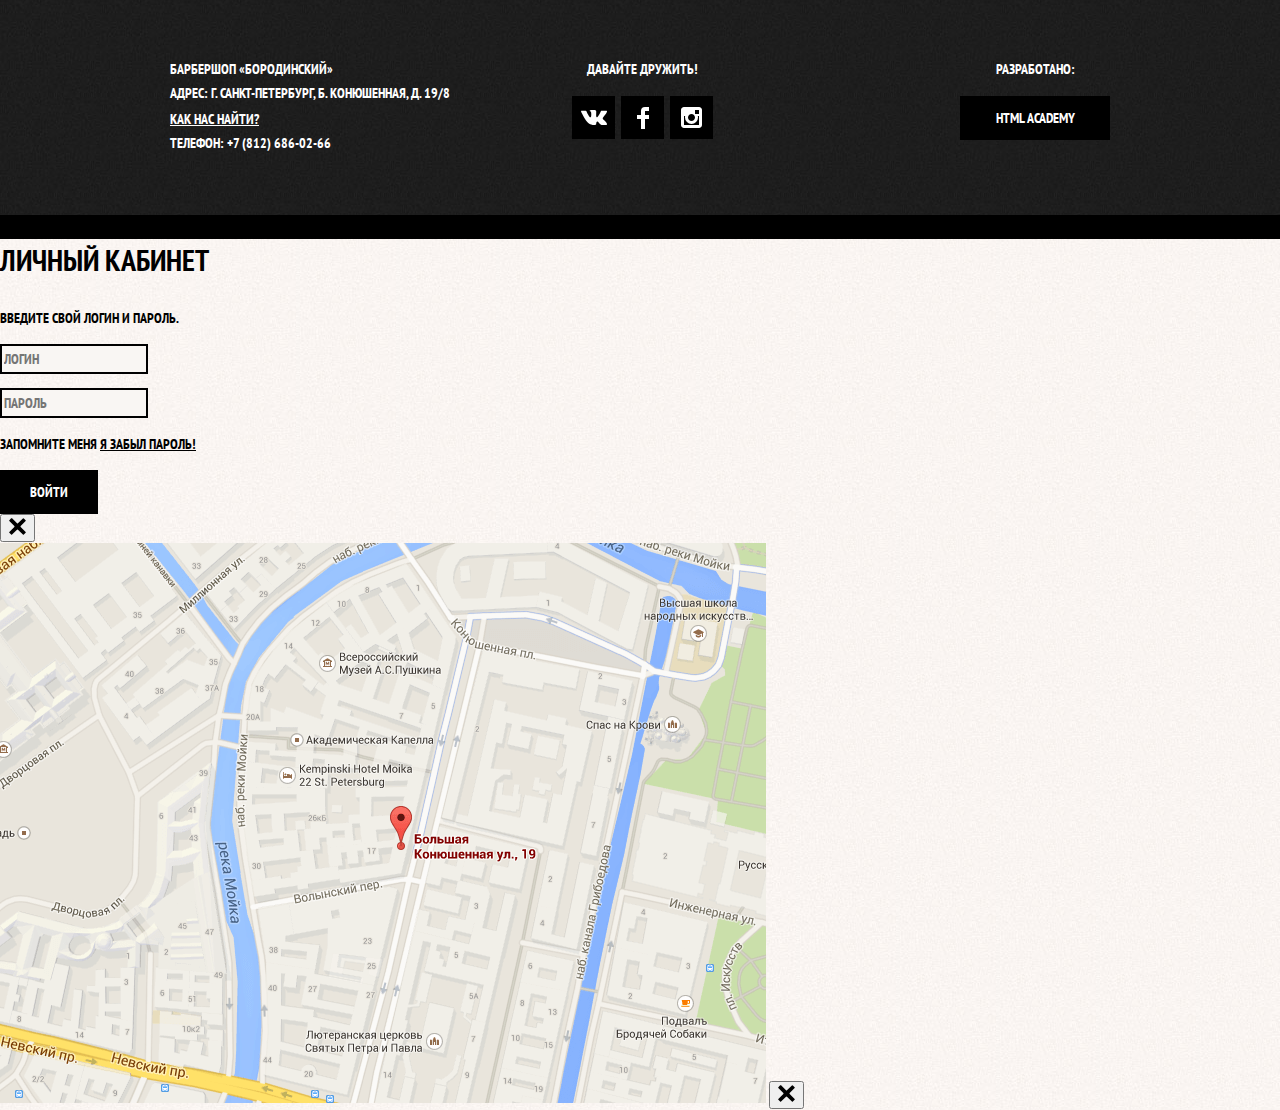
==== commit 2ff230ea: "Правки разметки" ====
--- a/index.html
+++ b/index.html
@@ -135,7 +135,7 @@
           Телефон: +7 (812) 686-02-66
         </address>
         <div class="footer-social">
-          <p>Давайте дружить</p>
+          <p>Давайте дружить!</p>
           <ul>
             <li>
               <a class="social-button" href="#"><span class="visually-hidden">Вконтакте</span>
@@ -155,7 +155,7 @@
           </ul>
         </div>
         <p class="footer-copyright">
-          <span>Разработано</span>
+          <span>Разработано:</span>
           <a class="button" href="https://htmlacademy.ru">HTML Academy</a>
         </p>
       </div>
@@ -165,29 +165,32 @@
       <h2>Личный кабинет</h2>
       <p>Введите свой логин и пароль.</p>
       <form class="login-form" action="https://echo.htmlacademy.ru" method="post">
-        <p>
-          <label for="user-login">Логин</label>
+        <p class="login-form__icon login-form__icon--user">
+          <label class="visually-hidden" for="user-login">Логин</label>
           <input id="user-login" type="email" name="login" placeholder="Логин">
         </p>
-        <p>
-          <label for="user-password">Пароль</label>
+        <p class="login-form__icon login-form__icon--pass">
+          <label class="visually-hidden" for="user-password">Пароль</label>
           <input id="user-password" type="password" name="password" placeholder="Пароль">
         </p>
         <p>
-          <label class="login-checkbox">
-            <input type="checkbox" name="remember">Запомните меня
-          </label>
+          <input class="visually-hidden login-input login-input-checkbox" id="login-checkbox" type="checkbox" name="remember">
+          <label class="login-checkbox" for="login-checkbox">Запомните меня</label>
           <a class="restore" href="#">Я забыл пароль!</a>
         </p>
         <button class="button" type="submit">Войти</button>
       </form>
-      <button type="button">Закрыть</button>
+      <button class="modal__btn" type="button" aria-label="Закрыть">
+        <svg xmlns="http://www.w3.org/2000/svg" width="19" height="19" viewBox="0 0 12 12"><path d="M11.12 2a.4.4 0 0 1 0 .57L8 5.71a.4.4 0 0 0 0 .57l3.14 3.14a.4.4 0 0 1 0 .57L10 11.13a.41.41 0 0 1-.57 0L6.27 8a.41.41 0 0 0-.57 0l-3.14 3.12a.41.41 0 0 1-.57 0L.85 10a.4.4 0 0 1 0-.57L4 6.28a.4.4 0 0 0 0-.57L.85 2.57a.4.4 0 0 1 0-.57L2 .86a.41.41 0 0 1 .57 0L5.7 4a.4.4 0 0 0 .57 0L9.41.87a.41.41 0 0 1 .57 0z"/></svg>
+      </button>
     </section>
 
     <section class="modal modal-map">
       <h2 class="visually-hidden">Как до нас добраться</h2>
       <img src="img/map.png" width="766" height="560" alt="Офис компании по адресу г. Санкт-Петербург, ул. Б. Конюшенная, д. 19/8">
-      <button type="button">Закрыть</button>
+      <button class="modal__btn" type="button" aria-label="Закрыть">
+        <svg xmlns="http://www.w3.org/2000/svg" width="19" height="19" viewBox="0 0 12 12"><path d="M11.12 2a.4.4 0 0 1 0 .57L8 5.71a.4.4 0 0 0 0 .57l3.14 3.14a.4.4 0 0 1 0 .57L10 11.13a.41.41 0 0 1-.57 0L6.27 8a.41.41 0 0 0-.57 0l-3.14 3.12a.41.41 0 0 1-.57 0L.85 10a.4.4 0 0 1 0-.57L4 6.28a.4.4 0 0 0 0-.57L.85 2.57a.4.4 0 0 1 0-.57L2 .86a.41.41 0 0 1 .57 0L5.7 4a.4.4 0 0 0 .57 0L9.41.87a.41.41 0 0 1 .57 0z"/></svg>
+      </button>
     </section>
 
     <script src="js/script.js"></script>
--- a/css/style.css
+++ b/css/style.css
@@ -20,6 +20,30 @@
   background-repeat: no-repeat;
 }
 
+a {
+  text-decoration: none;
+}
+
+img {
+  max-width: 100%;
+  height: auto;
+}
+
+.visually-hidden:not(:focus):not(:active),
+input[type="checkbox"].visually-hidden,
+input[type="radio"].visually-hidden {
+  position: absolute;
+  width: 1px;
+  height: 1px;
+  margin: -1px;
+  border: 0;
+  padding: 0;
+  white-space: nowrap;
+  clip-path: inset(100%);
+  clip: rect(0 0 0 0);
+  overflow: hidden;
+}
+
 .inner-page {
   color: #000000;
   background-color: #f9f6f3;
@@ -34,11 +58,10 @@
   padding: 0 10px;
 }
 
-a {
-  text-decoration: none;
-}
-
 .button {
+  display: inline-block;
+  padding: 10px 30px;
+  margin-right: 16px;
   font: inherit;
   text-align: center;
   color: #ffffff;
@@ -46,12 +69,20 @@
   text-transform: uppercase;
   background-color: #000000;
   border: none;
+  cursor: pointer;
 }
 
 .button:hover,
 .button:focus,
 .button:active {
   background-color: #663d15;
+}
+
+.button.disabled,
+.button:disabled {
+  cursor: default;
+  opacity: 0.5;
+  background-color: #000000;
 }
 
 /* Index header */
@@ -94,15 +125,45 @@
 }
 
 .site-navigation {
+  display: flex;
+  flex-wrap: wrap;
   width: 620px;
 }
 
 .user-navigation {
-  width: 140px;
+  display: flex;
+  max-width: 140px;
+}
+
+.user-navigation .login-link {
+  position: relative;
+  padding-left: 50px;
+}
+
+.login-link::before {
+  content: "";
+  position: absolute;
+  top: 27px;
+  left: 24px;
+  width: 16px;
+  height: 18px;
+  background-image: url("../img/icon_login.svg");
+  background-repeat: no-repeat;
+  background-position: 0 0;
+  opacity: 0.3;
+}
+
+.login-link:hover::before,
+.login-link:focus::before,
+.login-link:active::before {
+  opacity: 1;
 }
 
 .site-navigation a,
 .user-navigation a {
+  display: block;
+  padding: 25px 20px;
+  vertical-align: middle;
   color: #ffffff;
 }
 
@@ -154,8 +215,27 @@
 }
 
 .feature-item h3 {
+  position: relative;
+  margin: 0;
+  margin-bottom: 60px;
   font-size: 30px;
   line-height: 42px;
+}
+
+.feature-item h3::after {
+  content: "";
+  position: absolute;
+  bottom: -30px;
+  left: 50%;
+  width: 20px;
+  height: 20px;
+  margin-left: -10px;
+  background-color: #ffffff;
+  transform: rotate(45deg);
+}
+
+.feature-item p {
+  margin: 0 10px;
 }
 
 .index-columns {
@@ -165,12 +245,14 @@
   margin-bottom: 35px;
   color: #000000;
   background-color: #f8f5f2;
-  background-image: url("../img/pattern-light.jpg");
-  background-position: 0 0;
-  background-repeat: repeat;
+  background-image: url("../img/shadow.png"), url("../img/pattern-light.jpg");
+  background-position: center, 0 0;
+  background-repeat: no-repeat, repeat;
 }
 
 .index-columns h2 {
+  margin: 0;
+  margin-bottom: 25px;
   font-size: 30px;
   line-height: 42px;
 }
@@ -180,7 +262,18 @@
 }
 
 .news-list {
+  margin: 0;
+  margin-bottom: 25px;
+  padding: 0;
   list-style: none;
+}
+
+.news-item {
+  margin-bottom: 25px;
+}
+
+.news-item p {
+  margin: 0;
 }
 
 .news-item time {
@@ -191,15 +284,49 @@
   width: 300px;
 }
 
+.gallery-container {
+  position: relative;
+  min-height: 260px;
+}
+
 .gallery-content {
+  height: 164px;
+  margin: 0;
   background-color: #cccccc;
   border: 7px solid #ffffff;
 }
 
+.gallery-content img {
+  width: 286px;
+  height: 164px;
+}
+
+.gallery-button {
+  box-sizing: border-box;
+  position: absolute;
+  bottom: 0;
+  width: 140px;
+  margin: 0;
+}
+
+.gallery-button-back {
+  left: 0;
+}
+
+.gallery-button-next {
+  right: 0;
+}
+
 .contacts {
   width: 380px;
 }
 
+.contacts address,
+.contacts p {
+  margin: 0;
+  margin-bottom: 25px;
+}
+
 .contacts-address {
   font-style: normal;
 }
@@ -208,7 +335,36 @@
   width: 300px;
 }
 
+.appointment-info {
+  margin: 0;
+  margin-bottom: 15px;
+}
+
+.appointment-form {
+  display: flex;
+  flex-wrap: wrap;
+  justify-content: space-between;
+}
+
+.appointment-item {
+  width: 140px;
+  margin: 0;
+  margin-bottom: 10px;
+}
+
+.appointment-item label {
+  display: block;
+  margin-bottom: 9px;
+  margin-left: 15px;
+}
+
 .appointment-item input {
+  box-sizing: border-box;
+  width: 140px;
+  padding-top: 8px;
+  padding-left: 15px;
+  padding-right: 15px;
+  padding-bottom: 7px;
   font: inherit;
   background-color: transparent;
   border: 2px solid #000000;
@@ -218,6 +374,13 @@
   border-color: #663d15;
 }
 
+.appointment .button {
+  display: block;
+  width: 100%;
+  margin-top: 10px;
+  margin-right: 0;
+}
+
 /* Catalog main */
 .page-title {
   margin: 0;
@@ -228,10 +391,33 @@
 }
 
 .breadcrumbs {
+  display: flex;
+  justify-content: flex-start;
+  flex-wrap: wrap;
+  padding: 0;
+  margin: 0;
+  margin-bottom: 50px;
   list-style: none;
-  padding: 0;
-  margin: 0;
-  margin-bottom: 50px;
+}
+
+.breadcrumbs li {
+  position: relative;
+  margin-right: 42px;
+}
+
+.breadcrumbs li::after {
+  content: "";
+  position: absolute;
+  top: 7px;
+  right: -25px;
+  width: 8px;
+  height: 8px;
+  background-color: #000000;
+  transform: rotate(45deg);
+}
+
+.breadcrumbs-current::after {
+  display: none;
 }
 
 .breadcrumbs a {
@@ -247,6 +433,10 @@
   color: #aba9a7;
 }
 
+.breadcrumbs li:last-child {
+  margin-right: 0;
+}
+
 .catalog-columns {
   display: flex;
   justify-content: space-between;
@@ -258,17 +448,32 @@
 }
 
 .filter fieldset {
+  padding: 0;
+  margin: 0;
+  margin-bottom: 30px;
   border: none;
 }
 
+.filter fieldset:first-child {
+  margin-bottom: 35px;
+}
+
 .filter legend {
+  margin-bottom: 26px;
   font-size: 24px;
   line-height: 30px;
 }
 
 .filter ul {
+  padding: 0;
+  margin: 0;
   list-style: none;
   line-height: 18px;
+}
+
+.filter-option {
+  margin-bottom: 19px;
+  padding-left: 45px;
 }
 
 .filter-input:hover + label,
@@ -276,9 +481,60 @@
   color: #663d15;
 }
 
+.filter-input-checkbox + label::before {
+  content: "";
+  position: absolute;
+  left: -42px;
+  top: 0;
+  width: 16px;
+  height: 16px;
+  border: 2px solid #000000;
+}
+
+.filter-input-checkbox:checked + label::after {
+  content: "";
+  position: absolute;
+  top: 4px;
+  left: -38px;
+  width: 12px;
+  height: 12px;
+  background-image: url("../img/cross.svg");
+  background-repeat: no-repeat;
+  background-position: 0 0;
+}
+
 .filter-input:disabled + label {
   color: #000000;
   opacity: 0.5;
+}
+
+.filter-option label {
+  position: relative;
+  display: block;
+  cursor: pointer;
+  user-select: none;
+}
+
+.filter-input-radio + label::before {
+  content: "";
+  position: absolute;
+  left: -42px;
+  top: -1px;
+  width: 16px;
+  height: 16px;
+  border: 2px solid #000000;
+  border-radius: 50%;
+}
+
+.filter-input-radio:checked + label::after {
+  content: "";
+  position: absolute;
+  top: 5px;
+  left: -36px;
+  width: 8px;
+  height: 8px;
+  background-color: #000000;
+  border-radius: 50%;
 }
 
 /* Catalog catalog */
@@ -312,19 +568,41 @@
 }
 
 .catalog-item a {
+  display: flex;
+  flex-direction: column;
   color: #000000;
 }
 
 .catalog-item h3 {
+  order: 1;
+  margin-top: 17px;
+  margin-bottom: 12px;
+  margin-left: 16px;
+  margin-right: 15px;
   font-size: 14px;
   line-height: 18px;
 }
 
 .catalog-category {
+  display: block;
   text-transform: none;
 }
 
+.catalog-item-image {
+  width: 220px;
+  height: 165px;
+  margin: 0;
+}
+
+.catalog-item-price {
+  display: flex;
+  margin: 15px;
+  margin-top: 0;
+}
+
 .catalog-item-price span {
+  width: 112px;
+  padding: 13px 25px 11px;
   font-size: 14px;
   line-height: 20px;
   text-align: center;
@@ -332,18 +610,33 @@
 }
 
 .catalog-item-price .button {
+  width: 50px;
+  padding: 13px 18px 11px;
+  margin-right: 0;
   line-height: 20px;
   color: #ffffff;
 }
 
 /* Catalog pagination */
 .pagination-list {
+  display: flex;
+  flex-wrap: wrap;
   margin: 0;
   padding: 0;
   list-style: none;
 }
 
+.pagination-item {
+  margin-right: 5px;
+}
+
+.pagination-item:last-child {
+  margin-right: 0;
+}
+
 .pagination-item a {
+  display: block;
+  padding: 10px 19px;
   color: #ffffff;
   background-color: #000000;
 }
@@ -372,19 +665,45 @@
 }
 
 .product-photo-full {
+  width: 460px;
+  height: 498px;
+  margin: 0;
+  margin-bottom: 20px;
   box-shadow: 0 0 10px 2px rgba(0, 0, 0, 0.1);
 }
 
 .product-photo-preview {
+  display: flex;
+  padding: 0;
+  margin: 0;
   list-style: none;
 }
 
 .product-photo-preview li {
+  width: 140px;
+  height: 149px;
+  margin-right: 20px;
   box-shadow: 0 0 10px 2px rgba(0, 0, 0, 0.1);
+}
+
+.product-photo-preview li:nth-child(3n) {
+  margin-right: 0;
 }
 
 .product-info {
   width: 390px;
+  padding-top: 23px;
+}
+
+.product-description {
+  display: flex;
+  justify-content: space-between;
+  padding-right: 10px;
+  margin-bottom: 29px;
+}
+
+.product-description p {
+  width: 200px;
 }
 
 .product-article {
@@ -392,26 +711,71 @@
   color: #aeaeae;
 }
 
+.product-info p {
+  margin: 0;
+}
+
+.product-info .product-text {
+  margin-bottom: 35px;
+}
+
+.product-info .product-price {
+  display: flex;
+  margin-bottom: 63px;
+}
+
 .product-price span {
+  width: 112px;
+  padding-top: 13px;
+  padding-left: 36px;
+  padding-right: 36px;
+  padding-bottom: 11px;
   line-height: 20px;
   text-align: center;
   background-color: #e5e5e5;
+  box-sizing: border-box;
+}
+
+.product-price .button {
+  padding-left: 17px;
+  padding-right: 17px;
 }
 
 .product-info h3 {
+  margin: 0;
+  margin-bottom: 27px;
   font-size: 24px;
   line-height: 30px;
 }
 
 .product-info ul {
+  margin: 0;
+  padding: 0;
   list-style: none;
+}
+
+.product-info li {
+  position: relative;
+  padding-left: 23px;
+}
+
+.product-info li::before {
+  content: "";
+  position: absolute;
+  top: 7px;
+  left: 2px;
+  width: 8px;
+  height: 8px;
+  background-color: #000000;
+  transform: rotate(45deg);
 }
 
 /* Price main */
 .page-promo {
-  margin: 0;
-  padding: 0;
-  margin-bottom: 74px;
+  position: relative;
+  margin: 0;
+  padding: 0;
+  margin-bottom: 70px;
   font-size: 48px;
   line-height: 48px;
   font-weight: 700;
@@ -419,6 +783,26 @@
   text-align: center;
 }
 
+.page-promo::before {
+  content: "";
+  position: absolute;
+  top: 50%;
+  left: 0;
+  width: 160px;
+  height: 2px;
+  background-color: #000000;
+}
+
+.page-promo::after {
+  content: "";
+  position: absolute;
+  top: 50%;
+  right: 0;
+  width: 160px;
+  height: 2px;
+  background-color: #000000;
+}
+
 .goods-price {
   display: flex;
   justify-content: space-between;
@@ -431,6 +815,49 @@
 }
 
 .goods h2 {
+  margin: 0;
+  padding: 0;
+  margin-bottom: 30px;
+  font-size: 24px;
+  line-height: 30px;
+  font-weight: 700;
+  color: #000000;
+}
+
+.goods-list {
+  margin: 0;
+  padding: 0;
+  list-style: none;
+}
+
+.goods-list li {
+  position: relative;
+  margin-bottom: 15px;
+  padding-left: 21px;
+  text-transform: uppercase;
+  color: #000000;
+}
+
+.goods-list li:last-child {
+  margin-bottom: 0;
+}
+
+.goods-list li::before {
+  content: "";
+  position: absolute;
+  top: 7px;
+  left: 2px;
+  width: 8px;
+  height: 8px;
+  background-color: #000000;
+  transform: rotate(45deg);
+}
+
+.price {
+  width: 460px;
+}
+
+.price h2 {
   margin: 0;
   padding: 0;
   margin-bottom: 35px;
@@ -440,32 +867,6 @@
   color: #000000;
 }
 
-.goods-list {
-  margin: 0;
-  padding: 0;
-  list-style: none;
-}
-
-.goods-list li {
-  margin-bottom: 15px;
-  text-transform: uppercase;
-  color: #000000;
-}
-
-.price {
-  width: 460px;
-}
-
-.price h2 {
-  margin: 0;
-  padding: 0;
-  margin-bottom: 35px;
-  font-size: 24px;
-  line-height: 30px;
-  font-weight: 700;
-  color: #000000;
-}
-
 .price-list {
   border-collapse: collapse;
   background-color: #f9f6f3;
@@ -474,8 +875,8 @@
 
 .price-list td {
   width: 230px;
-  padding-top: 11px;
-  padding-bottom: 11px;
+  padding-top: 8px;
+  padding-bottom: 9px;
   padding-left: 20px;
   border: 2px solid #000101;
 }
@@ -485,7 +886,7 @@
 }
 
 .about-us {
-  margin-bottom: 80px;
+  margin-bottom: 75px;
 }
 
 .about-us h2 {
@@ -550,12 +951,39 @@
   text-align: center;
 }
 
+.footer-social p {
+  display: block;
+  margin: 0;
+  margin-bottom: 15px;
+}
+
 .footer-social ul {
+  display: flex;
+  flex-wrap: wrap;
+  justify-content: space-between;
+  width: 141px;
+  margin: 0 auto;
+  padding: 0;
   list-style: none;
 }
 
 .social-button {
-  color: #ffffff;
+  display: flex;
+  justify-content: center;
+  align-items: center;
+  width: 43px;
+  height: 43px;
+  background-color: #000000;
+}
+
+.social-button:hover,
+.social-button:focus {
+  background-color: #ffffff;
+}
+
+.social-button:hover path,
+.social-button:focus path {
+  fill: #000000;
 }
 
 .footer-copyright {
@@ -563,6 +991,16 @@
   margin: 0;
   margin-left: auto;
   text-align: center;
+}
+
+.footer-copyright span {
+  display: block;
+  margin-bottom: 15px;
+}
+
+.footer-copyright .button {
+  display: block;
+  margin-right: 0;
 }
 
 .footer-copyright .button:hover,
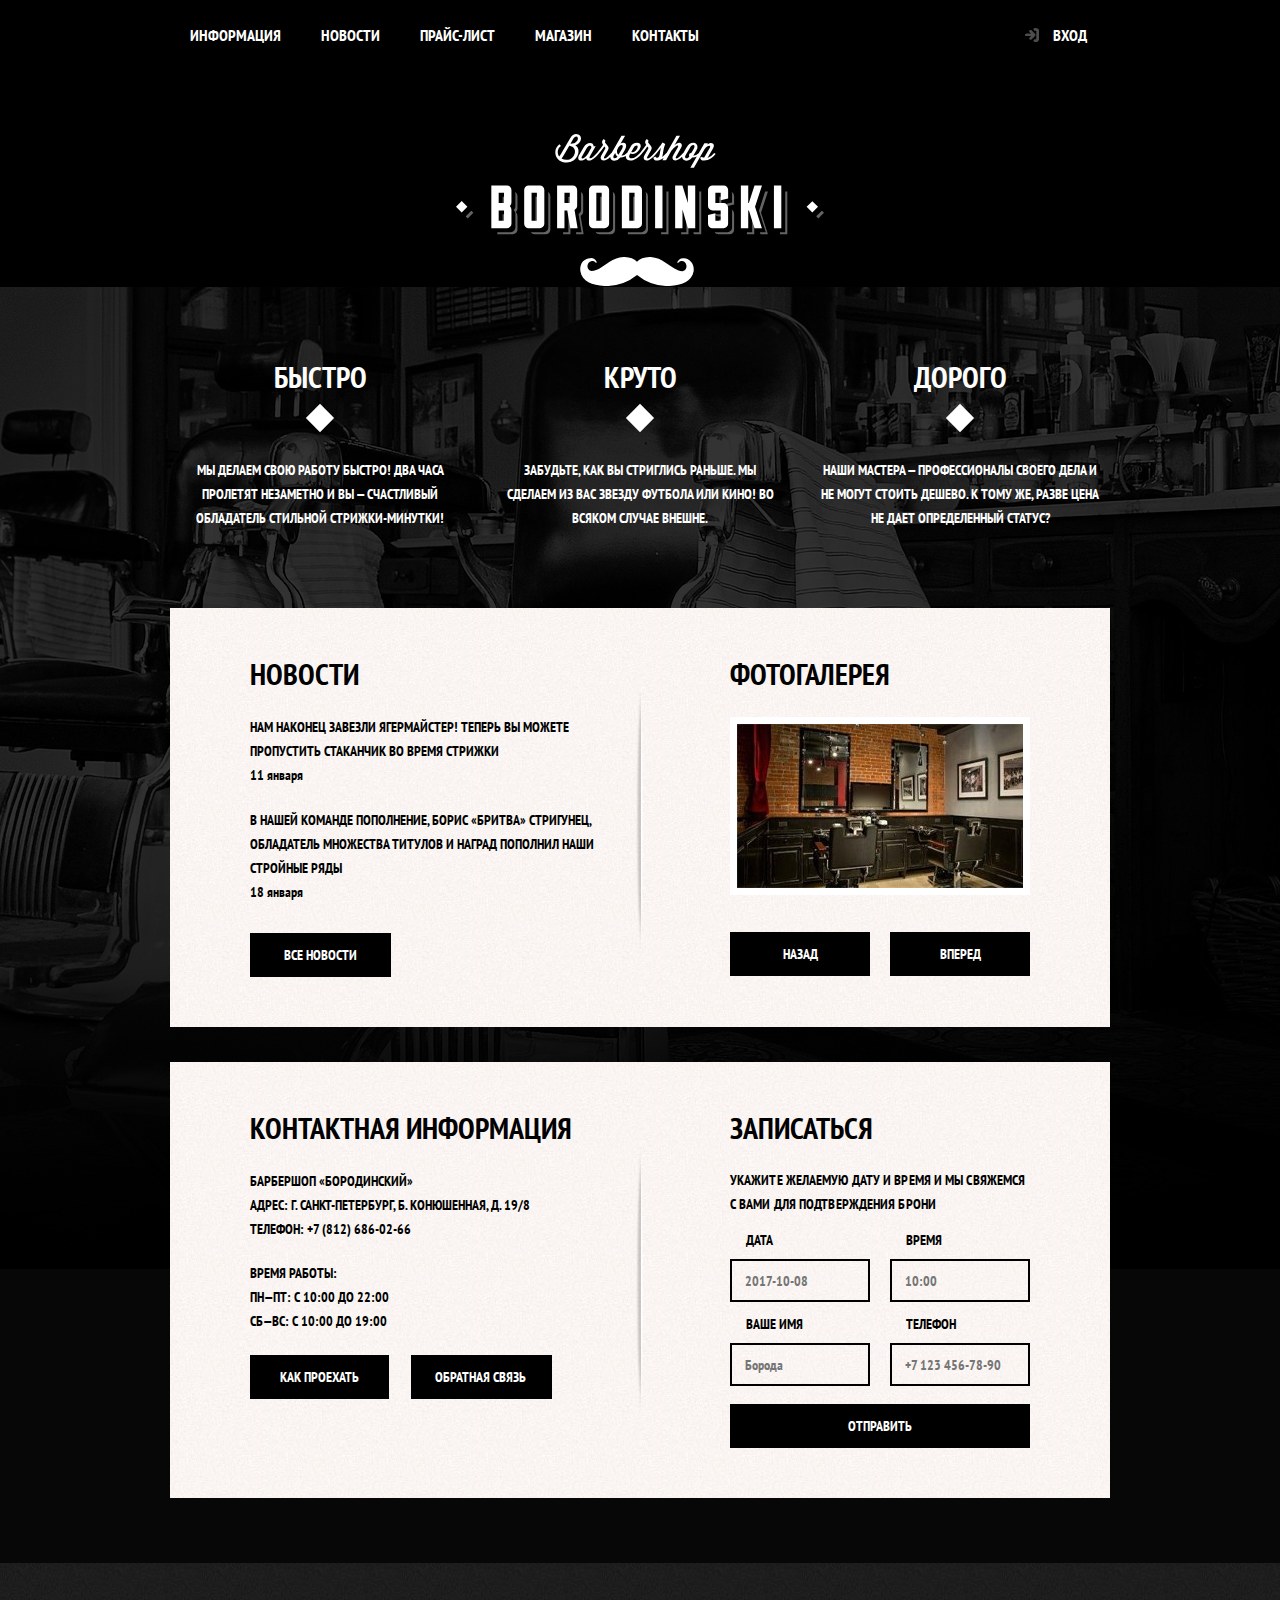
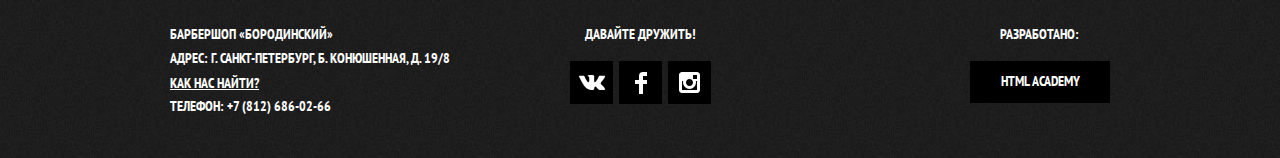
==== commit ad6ffade: "Правки разметки" ====
--- a/index.html
+++ b/index.html
@@ -187,7 +187,7 @@
 
     <section class="modal modal-map">
       <h2 class="visually-hidden">Как до нас добраться</h2>
-      <img src="img/map.png" width="766" height="560" alt="Офис компании по адресу г. Санкт-Петербург, ул. Б. Конюшенная, д. 19/8">
+      <img src="img/map.png" width="766" height="560" alt="Офис компании по адресу г. Санкт-Петербург, ул. Большая Конюшенная, д. 19/8">
       <button class="modal__btn" type="button" aria-label="Закрыть">
         <svg xmlns="http://www.w3.org/2000/svg" width="19" height="19" viewBox="0 0 12 12"><path d="M11.12 2a.4.4 0 0 1 0 .57L8 5.71a.4.4 0 0 0 0 .57l3.14 3.14a.4.4 0 0 1 0 .57L10 11.13a.41.41 0 0 1-.57 0L6.27 8a.41.41 0 0 0-.57 0l-3.14 3.12a.41.41 0 0 1-.57 0L.85 10a.4.4 0 0 1 0-.57L4 6.28a.4.4 0 0 0 0-.57L.85 2.57a.4.4 0 0 1 0-.57L2 .86a.41.41 0 0 1 .57 0L5.7 4a.4.4 0 0 0 .57 0L9.41.87a.41.41 0 0 1 .57 0z"/></svg>
       </button>
--- a/css/style.css
+++ b/css/style.css
@@ -2,7 +2,6 @@
 html,
 body {
   min-width: 1122px;
-  min-height: 1750px;
 }
 
 body {
@@ -87,7 +86,7 @@
 
 /* Index header */
 .main-header {
-  margin-bottom: 75px;
+  margin-bottom: 69px;
 }
 
 .main-navigation {
@@ -108,7 +107,7 @@
 
 .main-navigation-wrapper {
   width: 100%;
-  margin-bottom: 60px;
+  margin-bottom: 64px;
   background-color: #000000;
 }
 
@@ -137,7 +136,8 @@
 
 .user-navigation .login-link {
   position: relative;
-  padding-left: 50px;
+  padding-left: 53px;
+  margin-right: 3px;
 }
 
 .login-link::before {
@@ -198,7 +198,7 @@
 
 /* Index main */
 .features {
-  margin-bottom: 80px;
+  margin-bottom: 78px;
 }
 
 .features-list {
@@ -241,7 +241,7 @@
 .index-columns {
   display: flex;
   justify-content: space-between;
-  padding: 50px 80px;
+  padding: 45px 80px 50px;
   margin-bottom: 35px;
   color: #000000;
   background-color: #f8f5f2;
@@ -252,7 +252,7 @@
 
 .index-columns h2 {
   margin: 0;
-  margin-bottom: 25px;
+  margin-bottom: 20px;
   font-size: 30px;
   line-height: 42px;
 }
@@ -269,7 +269,11 @@
 }
 
 .news-item {
-  margin-bottom: 25px;
+  margin-bottom: 21px;
+}
+
+.news-item:last-child {
+  margin-bottom: 29px;
 }
 
 .news-item p {
@@ -280,13 +284,21 @@
   text-transform: none;
 }
 
+.news .button {
+  padding: 10px 34px;
+}
+
 .gallery {
   width: 300px;
 }
 
+.gallery h2 {
+  margin-bottom: 22px;
+}
+
 .gallery-container {
   position: relative;
-  min-height: 260px;
+  min-height: 259px;
 }
 
 .gallery-content {
@@ -324,20 +336,38 @@
 .contacts address,
 .contacts p {
   margin: 0;
-  margin-bottom: 25px;
+  margin-bottom: 20px;
+}
+
+.contacts p {
+  margin-bottom: 22px;
 }
 
 .contacts-address {
   font-style: normal;
 }
 
+.contacts .button {
+  margin-right: 19px;
+}
+
+.contacts .button:last-child {
+  padding-left: 24px;
+  padding-right: 26px;
+}
+
 .appointment {
   width: 300px;
 }
 
+.appointment h2 {
+  margin-bottom: 19px;
+}
+
 .appointment-info {
   margin: 0;
-  margin-bottom: 15px;
+  margin-bottom: 12px;
+  letter-spacing: 0.1px;
 }
 
 .appointment-form {
@@ -354,15 +384,15 @@
 
 .appointment-item label {
   display: block;
-  margin-bottom: 9px;
-  margin-left: 15px;
+  margin-bottom: 7px;
+  margin-left: 16px;
 }
 
 .appointment-item input {
   box-sizing: border-box;
   width: 140px;
   padding-top: 8px;
-  padding-left: 15px;
+  padding-left: 13px;
   padding-right: 15px;
   padding-bottom: 7px;
   font: inherit;
@@ -377,7 +407,7 @@
 .appointment .button {
   display: block;
   width: 100%;
-  margin-top: 10px;
+  margin-top: 8px;
   margin-right: 0;
 }
 
@@ -913,7 +943,7 @@
 
 /* Footer */
 .main-footer {
-  padding: 60px 0;
+  padding: 59px 0 40px;
   margin-top: 65px;
   color: #ffffff;
   background-color: #212121;
@@ -938,6 +968,7 @@
   color: #ffffff;
   text-decoration: underline;
   background-color: transparent;
+  line-height: 21px;
 }
 
 .footer-contacts button:hover,
@@ -955,6 +986,7 @@
   display: block;
   margin: 0;
   margin-bottom: 15px;
+  padding-right: 5px;
 }
 
 .footer-social ul {
@@ -962,7 +994,7 @@
   flex-wrap: wrap;
   justify-content: space-between;
   width: 141px;
-  margin: 0 auto;
+  margin: 0;
   padding: 0;
   list-style: none;
 }
@@ -996,11 +1028,16 @@
 .footer-copyright span {
   display: block;
   margin-bottom: 15px;
+  padding-left: 9px;
 }
 
 .footer-copyright .button {
   display: block;
-  margin-right: 0;
+  padding-top: 8px;
+  padding-left: 0px;
+  padding-right: 0px;
+  width: 140px;
+  margin-left: 10px;
 }
 
 .footer-copyright .button:hover,
@@ -1014,35 +1051,161 @@
   margin-top: 45px;
 }
 
+/* Modal */
 .modal {
+  display: none;
+  position: fixed;
+  top: 50%;
+  left: 50%;
   color: #000000;
   background-color: #f8f3f0;
   background-image: url("../img/pattern-light.jpg");
   background-position: 0 0;
   background-repeat: repeat;
+  transform: translate(-50%, -50%);
 }
 
 .modal h2 {
+  margin: 0;
+  margin-bottom: 11px;
   font-size: 30px;
   line-height: 42px;
 }
 
+.modal p {
+  margin: 0;
+  margin-bottom: 10px;
+}
+
+.modal__btn {
+  display: block;
+  position: absolute;
+  top: 8px;
+  right: -30px;
+  margin: 0;
+  padding: 0;
+  background-color: transparent;
+  border: none;
+  cursor: pointer;
+}
+
+.modal__btn path {
+  fill: #d0d0d0;
+}
+
+.modal__btn:hover path {
+  fill: #ffffff;
+}
+
+/* Modal login */
+.modal-login {
+  width: 460px;
+  padding-top: 45px;
+  padding-left: 80px;
+  padding-right: 80px;
+  padding-bottom: 58px;
+  box-shadow: 0px 30px 50px 0px rgba(0,0,0,0.75);
+  box-sizing: border-box;
+}
+
+.login-form p {
+  margin: 0;
+  margin-bottom: 9px;
+}
+
+.login-form p:last-of-type {
+  display: flex;
+  justify-content: space-between;
+  margin-top: 15px;
+  margin-bottom: 17px;
+  padding-left: 32px;
+}
+
+.login-form__icon {
+  position: relative;
+}
+
+.login-form__icon::after {
+  content: "";
+  position: absolute;
+  top: 15px;
+  right: 15px;
+  width: 15px;
+  height: 15px;
+  background-repeat: no-repeat;
+}
+
+.login-form__icon--user::after {
+  background-image: url("../img/icon_user.svg");
+}
+
+.login-form__icon--pass::after {
+  background-image: url("../img/icon_lock.svg");
+}
+
+
 .login-form input[type="email"],
 .login-form input[type="password"] {
+  width: 100%;
+  padding-top: 8px;
+  padding-left: 17px;
+  padding-bottom: 7px;
+  padding-right: 30px;
   font: inherit;
   color: #000000;
   text-transform: uppercase;
   background-color: #f9f6f3;
   border: 2px solid #000000;
+  box-sizing: border-box;
+}
+
+.login-form input[type="email"]::placeholder,
+.login-form input[type="password"]::placeholder {
+  font-size: 14px;
+  line-height: 24px;
+  color: #000000;
 }
 
 .login-form input:focus {
   border-color: #663d15;
 }
 
-.login-checkbox:hover,
-.login-checkbox:focus {
+.login-input-checkbox + label::before {
+  content: "";
+  position: absolute;
+  left: -32px;
+  top: 2px;
+  width: 16px;
+  height: 16px;
+  border: 2px solid #000000;
+}
+
+.login-input-checkbox:checked + label::after {
+  content: "";
+  position: absolute;
+  top: 6px;
+  left: -28px;
+  width: 12px;
+  height: 12px;
+  background-image: url("../img/cross.svg");
+  background-repeat: no-repeat;
+  background-position: 0 0;
+}
+
+.login-input:hover + label,
+.login-input:focus + label {
   color: #663d15;
+}
+
+.login-input:disabled + label {
+  color: #000000;
+  opacity: 0.5;
+}
+
+.login-checkbox {
+  position: relative;
+  cursor: pointer;
+  user-select: none;
 }
 
 .restore {
@@ -1055,3 +1218,18 @@
   text-decoration: none;
 }
 
+.login-form .button {
+  width: 100%;
+}
+
+/* Modal map */
+.modal-map {
+  width: 780px;
+  background-color: transparent;
+  background-image: none;
+  box-shadow: 0px 30px 50px 0px rgba(0,0,0,0.75);
+}
+
+.modal-map img {
+  border: 7px solid #ffffff;
+}
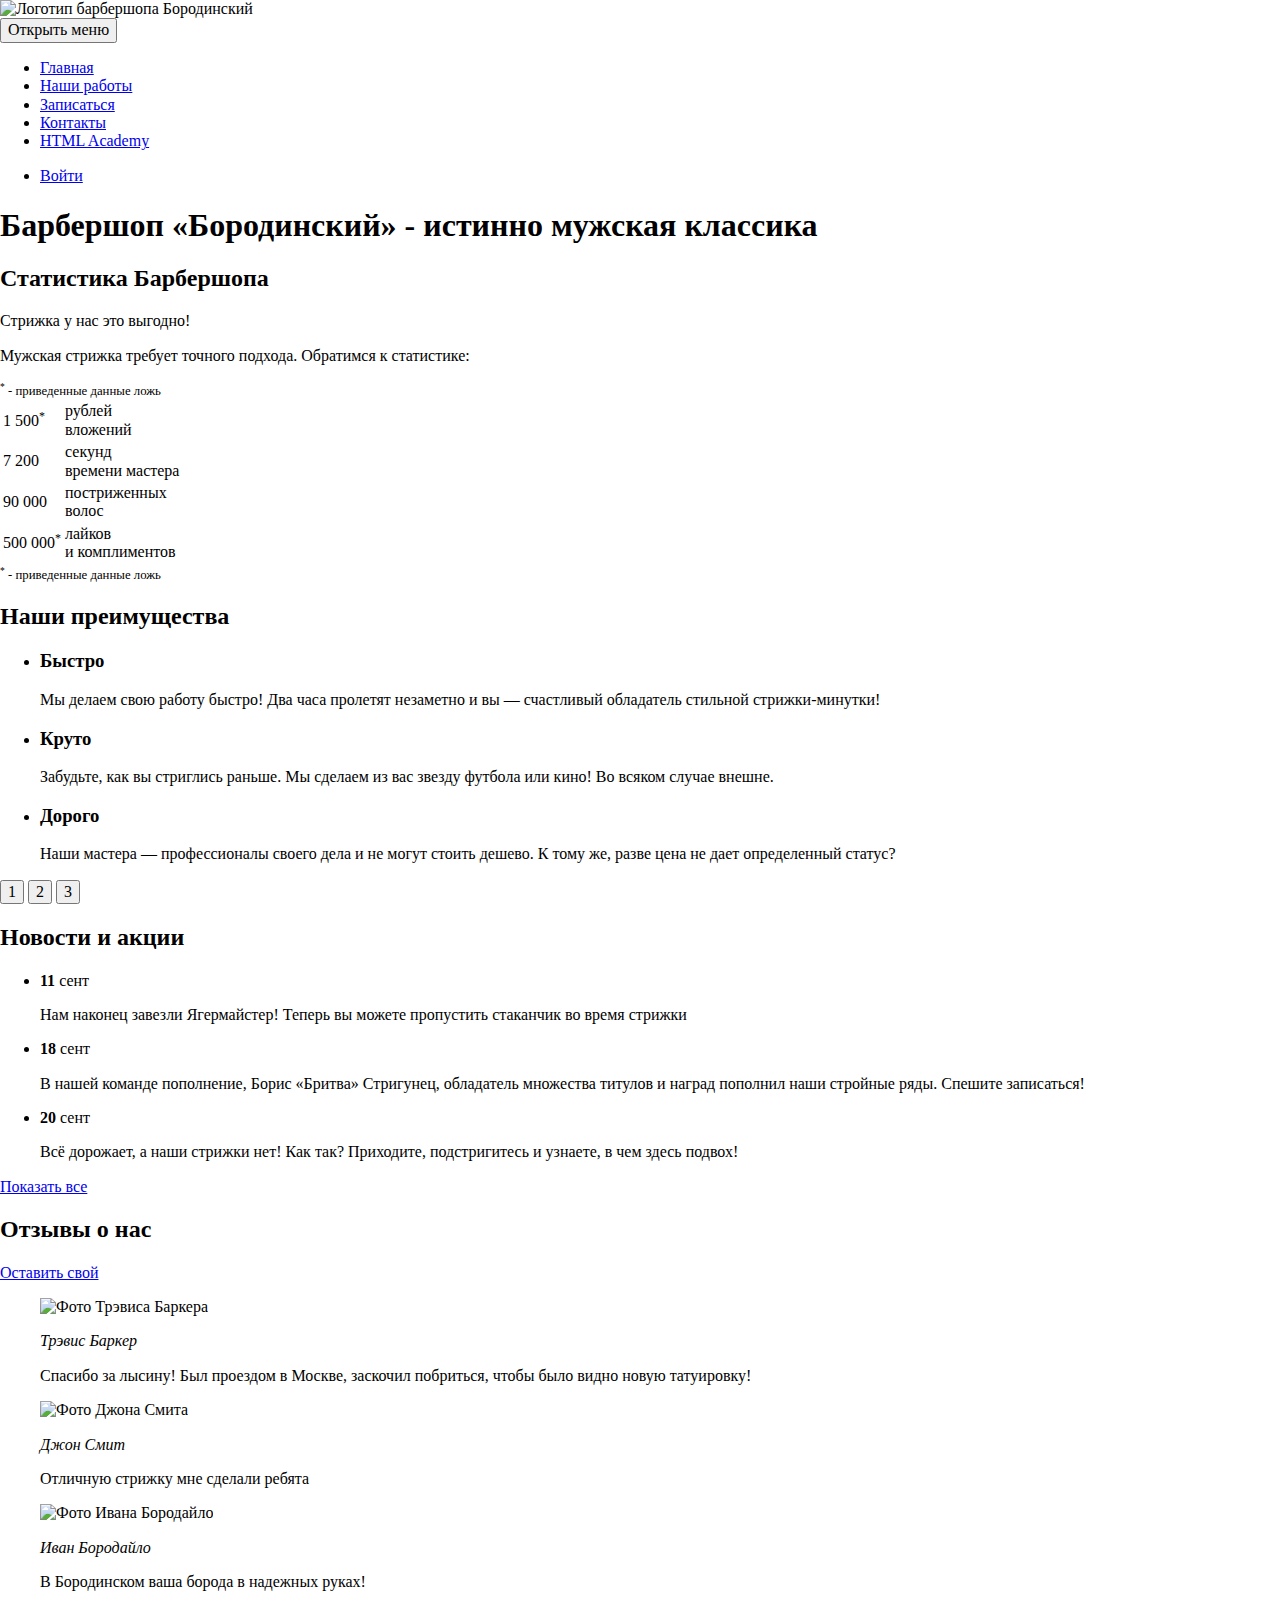
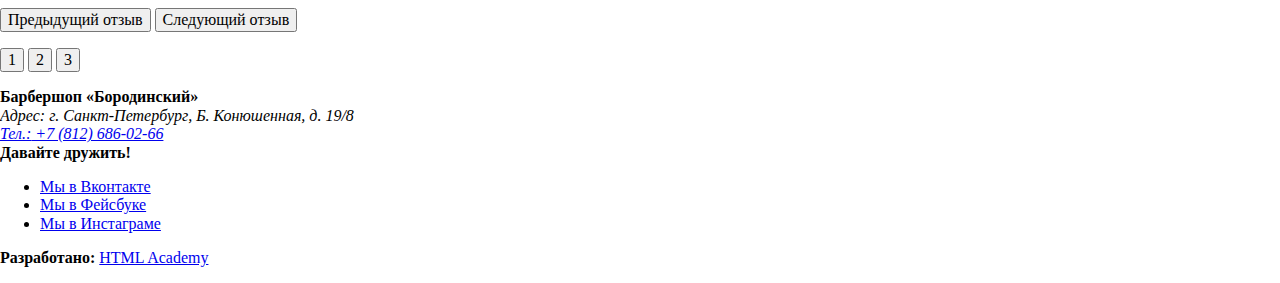
==== commit ffb82cbf: "Исправил разметку под мобильную версию сайта" ====
--- a/index.html
+++ b/index.html
@@ -2,197 +2,185 @@
 <html lang="ru">
   <head>
     <meta charset="utf-8">
-    <title>HTML Academy: Барбершоп</title>
+    <title>Барбершоп "Бородинский"</title>
     <link href="https://fonts.googleapis.com/css?family=PT+Sans+Narrow:400,700&amp;subset=latin,cyrillic" rel="stylesheet">
     <link rel="stylesheet" href="css/normalize.css">
-    <link rel="stylesheet" href="css/style.css">
+    <!-- <link rel="stylesheet" href="css/style.css"> -->
   </head>
   <body>
-    <header class="main-header">
-      <nav class="main-navigation">
-        <a class="main-header-logo">
-          <img src="img/logo_index.svg" width="368" height="153" alt="Логотип барбершопа Бородинский">
-        </a>
-        <div class="main-navigation-wrapper">
-          <div class="container">
-            <ul class="site-navigation">
-              <li><a href="#">Информация</a></li>
-              <li><a href="#">Новости</a></li>
-              <li><a href="price.html">Прайс-лист</a></li>
-              <li><a href="catalog.html">Магазин</a></li>
-              <li><a href="#">Контакты</a></li>
-            </ul>
-            <ul class="user-navigation">
-              <li>
-                <a class="login-link" href="login.html">Вход</a>
-              </li>
-            </ul>
-          </div>
+    <header class="page-header">
+      <a class="page-header__logo">
+        <img class="page-header__logo-image" src="img/logo-mobile.svg" width="226" height="30" alt="Логотип барбершопа Бородинский">
+      </a>
+      <nav class="main-nav">
+        <button class="main-nav__toggle" type="button">Открыть меню</button>
+        <div class="main-nav__wrapper">
+          <ul class="main-nav__list site-list">
+            <li class="site-list__item site-list__item--active"><a href="#">Главная</a></li>
+            <li class="site-list__item"><a href="photo.html">Наши работы</a></li>
+            <li class="site-list__item"><a href="form.html">Записаться</a></li>
+            <li class="site-list__item"><a href="#">Контакты</a></li>
+            <li class="site-list__item"><a href="#">HTML Academy</a></li>
+          </ul>
+          <ul class="main-nav__list user-list">
+            <li class="user-list__item">
+              <a class="user-list__login" href="login.html">Войти</a>
+            </li>
+          </ul>
         </div>
       </nav>
     </header>
 
-    <main class="container">
-      <h1 class="visually-hidden">Барбершоп «Бородинский»</h1>
+    <main class="page-main">
+      <h1 class="visually-hidden">Барбершоп «Бородинский» - истинно мужская классика</h1>
 
-      <section class="features">
-        <h2 class="visually-hidden">Преимущества</h2>
-        <ul class="features-list">
-          <li class="feature-item">
-            <h3>Быстро</h3>
-            <p>Мы делаем свою работу быстро! Два часа пролетят незаметно и вы — счастливый обладатель стильной стрижки-минутки!</p>
-          </li>
-          <li class="feature-item">
-            <h3>Круто</h3>
-            <p>Забудьте, как вы стриглись раньше. Мы сделаем из вас звезду футбола или кино! Во всяком случае внешне.</p>
-          </li>
-          <li class="feature-item">
-            <h3>Дорого</h3>
-            <p>Наши мастера — профессионалы своего дела и не могут стоить дешево. К тому же, разве цена не дает определенный статус?</p>
-          </li>
-        </ul>
+      <section class="stats">
+        <header class="stats__header">
+          <h2 class="visually-hidden">Статистика Барбершопа</h2>
+          <p class="stats__slogan">Стрижка у нас это выгодно!</p>
+          <p class="stats__intro">Мужская стрижка требует точного подхода. Обратимся к статистике:</p>
+          <small class="stats__legend stats__legend--top"><sup>*</sup> - приведенные данные ложь</small>
+        </header>
+        <table class="stats__list">
+          <tr>
+            <td class="stats__value">1 500<sup>*</sup></td>
+            <td class="stats__field">рублей<br> вложений</td>
+          </tr>
+          <tr>
+            <td class="stats__value">7 200</td>
+            <td class="stats__field">секунд<br> времени мастера</td>
+          </tr>
+          <tr>
+            <td class="stats__value">90 000</td>
+            <td class="stats__field">постриженных<br> волос</td>
+          </tr>
+          <tr>
+            <td class="stats__value">500 000<sup>*</sup></td>
+            <td class="stats__field">лайков<br> и комплиментов</td>
+          </tr>
+        </table>
+        <small class="stats__legend stats__legend--bottom"><sup>*</sup> - приведенные данные ложь</small>
       </section>
 
-      <div class="index-columns">
-        <section class="news">
-          <h2>Новости</h2>
-          <ul class="news-list">
-            <li class="news-item">
-              <p>Нам наконец завезли Ягермайстер! Теперь вы можете пропустить стаканчик во время стрижки</p>
-              <time datetime="2019-01-11">11 января</time>
+      <section class="advantages">
+        <div class="advantages__wrapper slider">
+          <h2 class="visually-hidden">Наши преимущества</h2>
+
+          <ul class="advantages__list slider-list">
+            <li class="advantages__item advantages__item--fast slider__item">
+              <h3 class="advantages__title">Быстро</h3>
+              <p class="advantages__description">Мы делаем свою работу быстро! Два часа пролетят незаметно и вы — счастливый обладатель стильной стрижки-минутки!</p>
             </li>
-            <li class="news-item">
-              <p>В нашей команде пополнение, Борис «Бритва» Стригунец, обладатель множества титулов и наград пополнил наши стройные ряды</p>
-              <time datetime="2019-01-18">18 января</time>
+            <li class="advantages__item advantages__item--cool slider__item">
+              <h3 class="advantages__title">Круто</h3>
+              <p class="advantages__description">Забудьте, как вы стриглись раньше. Мы сделаем из вас звезду футбола или кино! Во всяком случае внешне.</p>
+            </li>
+            <li class="advantages__item advantages__item--price slider__item">
+              <h3 class="advantages__title">Дорого</h3>
+              <p class="advantages__description">Наши мастера — профессионалы своего дела и не могут стоить дешево. К тому же, разве цена не дает определенный статус?</p>
             </li>
           </ul>
-          <a class="button" href="news.html">Все новости</a>
-        </section>
+          <p class="advantages__toggles slider__toggles">
+            <button class="slider__toggle" type="button">1</button>
+            <button class="slider__toggle" type="button">2</button>
+            <button class="slider__toggle" type="button">3</button>
+          </p>
+        </div>
+      </section>
 
-        <section class="gallery">
-          <h2>Фотогалерея</h2>
-          <div class="gallery-container">
-            <figure class="gallery-content">
-              <a href="#">
-                <img src="img/gallery.jpg" width="286" height="164" alt="Интерьер">
-              </a>
-            </figure>
-            <button class="button gallery-button gallery-button-back" type="button">Назад</button>
-            <button class="button gallery-button gallery-button-next" type="button">Вперед</button>
+      <section class="news">
+        <div class="news__wrapper">
+          <h2 class="news__title">Новости и акции</h2>
+          <ul class="news__list">
+            <li class="news__item">
+              <time class="news__date" datetime="2020-09-11"><b class="news__day">11</b> сент</time>
+              <p class="news__text">Нам наконец завезли Ягермайстер! Теперь вы можете пропустить стаканчик во время стрижки</p>
+            </li>
+            <li class="news__item">
+              <time class="news__date" datetime="2020-09-18"><b class="news__day">18</b> сент</time>
+              <p class="news__text">В нашей команде пополнение, Борис «Бритва» Стригунец, обладатель множества титулов и наград пополнил наши стройные ряды. Спешите записаться!</p>
+            </li>
+            <li class="news__item">
+              <time class="news__date" datetime="2020-09-20"><b class="news__day">20</b> сент</time>
+              <p class="news__text">Всё дорожает, а наши стрижки нет! Как так? Приходите, подстригитесь и узнаете, в чем здесь подвох!</p>
+            </li>
+          </ul>
+          <a class="news__to-all button" href="#">Показать все</a>
+        </div>
+      </section>
+
+      <section class="reviews">
+        <div class="reviews__wrapper slider">
+          <h2 class="reviews__title">Отзывы о нас</h2>
+          <a class="reviews__write button" href="#">Оставить свой</a>
+          <div class="reviews__list slider-list">
+            <blockquote class="reviews__item slider__item">
+              <p class="reviews__author-picture">
+                <img class="reviews__author-image" src="img/picture-travis.jpg" width="50" height="33" alt="Фото Трэвиса Баркера">
+              </p>
+              <cite class="reviews__author-name">Трэвис Баркер</cite>
+              <p class="reviews__text">Спасибо за лысину! Был проездом в Москве, заскочил побриться, чтобы было видно новую татуировку!</p>
+            </blockquote>
+            <blockquote class="reviews__item slider__item">
+              <p class="reviews__author-picture">
+                <img class="reviews__author-image" src="img/picture-john.jpg" width="50" height="33" alt="Фото Джона Смита">
+              </p>
+              <cite class="reviews__author-name">Джон Смит</cite>
+              <p class="reviews__text">Отличную стрижку мне сделали ребята</p>
+            </blockquote>
+            <blockquote class="reviews__item slider__item">
+              <p class="reviews__author-picture">
+                <img class="reviews__author-image" src="img/picture-ivan.jpg" width="50" height="33" alt="Фото Ивана Бородайло">
+              </p>
+              <cite class="reviews__author-name">Иван Бородайло</cite>
+              <p class="reviews__text">В Бородинском ваша борода в надежных руках!</p>
+            </blockquote>
+            <button class="reviews__prev" type="button">Предыдущий отзыв</button>
+            <button class="reviews__next" type="button">Следующий отзыв</button>
           </div>
-        </section>
-      </div>
+          <p class="reviews__toggles slider__toggles">
+            <button class="slider__toggle" type="button">1</button>
+            <button class="slider__toggle" type="button">2</button>
+            <button class="slider__toggle" type="button">3</button>
+          </p>
+        </div>
+      </section>
 
-      <div class="index-columns">
-        <section class="contacts">
-          <h2>Контактная информация</h2>
-          <address class="contacts-address">
-            Барбершоп «Бородинский»<br>
-            Адрес: г. Санкт-Петербург, Б. Конюшенная, д. 19/8<br>
-            Телефон: +7 (812) 686-02-66
-          </address>
-          <p>
-            Время работы:<br>
-            пн—пт: с 10:00 до 22:00<br>
-            сб—вс: с 10:00 до 19:00
-          </p>
-          <button class="button" type="button">Как проехать</button>
-          <a class="button" href="#">Обратная связь</a>
-        </section>
-
-        <section class="appointment">
-          <h2>Записаться</h2>
-          <p class="appointment-info">Укажите желаемую дату и время и мы свяжемся с вами для подтверждения брони</p>
-          <form class="appointment-form" action="https://echo.htmlacademy.ru" method="post">
-            <p class="appointment-item">
-              <label for="appointment-date">Дата</label>
-              <input id="appointment-date" type="text" name="date" placeholder="2017-10-08">
-            </p>
-            <p class="appointment-item">
-              <label for="appointment-time">Время</label>
-              <input id="appointment-time" type="text" name="time" placeholder="10:00">
-            </p>
-            <p class="appointment-item">
-              <label for="appointment-name">Ваше имя</label>
-              <input id="appointment-name" type="text" name value="" placeholder="Борода">
-            </p>
-            <p class="appointment-item">
-              <label for="appointment-phone">Телефон</label>
-              <input id="appointment-phone" type="tel" name="phone" value="" placeholder="+7 123 456-78-90">
-            </p>
-            <button class="button" type="submit">Отправить</button>
-          </form>
-        </section>
-      </div>
     </main>
 
-    <footer class="main-footer">
-      <div class="container">
-        <address class="footer-contacts">
-          Барбершоп «Бородинский»<br>
-          Адрес: г. Санкт-Петербург, Б. Конюшенная, д. 19/8<br>
-          <button class="button" type="button">Как нас найти?</button><br>
-          Телефон: +7 (812) 686-02-66
-        </address>
-        <div class="footer-social">
-          <p>Давайте дружить!</p>
-          <ul>
-            <li>
-              <a class="social-button" href="#"><span class="visually-hidden">Вконтакте</span>
-                <svg xmlns="http://www.w3.org/2000/svg" width="26" height="15" viewBox="0 0 26 15"><path fill="#FFF" d="M16.138 11.51c.956-.309 2.18 2.04 3.483 2.939.978.681 1.727.534 1.727.534l3.473-.05s1.815-.112.957-1.554c-.071-.12-.503-1.069-2.585-3.022-2.177-2.043-1.882-1.712.739-5.244 1.597-2.153 2.236-3.468 2.036-4.028-.192-.539-1.365-.399-1.365-.399L20.69.713c-.381.001-.704.119-.851.515-.003.004-.621 1.666-1.445 3.079-1.741 2.989-2.436 3.148-2.724 2.961-.661-.433-.494-1.737-.494-2.664 0-2.897.432-4.105-.846-4.417-.427-.104-.739-.172-1.828-.182-1.392-.021-2.574 0-3.244.329-.445.223-.786.712-.579.74.26.035.843.16 1.155.586.401.552.389 1.789.389 1.789s.229 3.411-.54 3.834c-.528.29-1.25-.302-2.803-3.016-.793-1.388-1.392-2.922-1.392-2.922s-.116-.285-.326-.441c-.25-.185-.6-.244-.6-.244L.848.684S.29.7.085.946c-.182.218-.015.668-.015.668s2.909 6.881 6.203 10.347c3.02 3.182 6.452 2.971 6.452 2.971h1.555s.469-.054.709-.312c.224-.24.214-.691.214-.691s-.031-2.109.935-2.419z"/></svg>
-              </a>
+    <footer class="page-footer">
+      <div class="page-footer__wrapper">
+        <div class="page-footer__contacts contacts">
+          <b class="contacts__title">Барбершоп «Бородинский»</b>
+          <address class="contacts__text">
+            Адрес: г. Санкт-Петербург, Б. Конюшенная, д. 19/8<br>
+            <a class="contacts__phone" href="tel:+78126860266">
+              <span class="contacts__phone-mobile">Тел.:</span>
+              +7 (812) 686-02-66
+            </a>
+          </address>
+        </div>
+        <div class="page-footer__social social">
+          <b class="social__title">Давайте дружить!</b>
+          <ul class="social__list">
+            <li class="social__item">
+              <a class="social__link social__link--vkontakte" href="https://vk.com/htmlacademy">Мы в Вконтакте</a>
             </li>
-            <li>
-              <a class="social-button" href="#"><span class="visually-hidden">фейсбук</span>
-                <svg xmlns="http://www.w3.org/2000/svg" width="12" height="22" viewBox="0 0 12 22"><path fill="#FFF" d="M12 4V0H8a4 4 0 0 0-4 4v4H0v4h4v10h4V12h4V8H8V4h4z"/></svg>
-              </a>
+            <li class="social__item">
+              <a class="social__link social__link--facebook" href="https://www.facebook.com/htmlacademy">Мы в Фейсбуке</a>
             </li>
-            <li>
-              <a class="social-button" href="#"><span class="visually-hidden">Инстаграм</span>
-                <svg xmlns="http://www.w3.org/2000/svg" width="21" height="21" viewBox="0 0 21 21"><path fill="#FFF" d="M18 0H3C1.35 0 0 1.35 0 3v15c0 1.65 1.35 3 3 3h15c1.65 0 3-1.35 3-3V3c0-1.65-1.35-3-3-3zm-7.5 7c1.93 0 3.5 1.57 3.5 3.5S12.43 14 10.5 14 7 12.43 7 10.5 8.57 7 10.5 7zM18 18H3V9h1.181A6.504 6.504 0 0 0 4 10.5a6.5 6.5 0 1 0 13 0 6.45 6.45 0 0 0-.181-1.5H18v9zm0-11h-4V3h4v4z"/></svg>
-              </a>
+            <li class="social__item">
+              <a class="social__link social__link--instagram" href="https://www.instagram.com/htmlacademy">Мы в Инстаграме</a>
             </li>
           </ul>
         </div>
-        <p class="footer-copyright">
-          <span>Разработано:</span>
-          <a class="button" href="https://htmlacademy.ru">HTML Academy</a>
+        <p class="page-footer__copyright copyright">
+          <b class="copyright__text">Разработано:</b>
+          <a class="copyright__link button" href="https://htmlacademy.ru">HTML Academy</a>
         </p>
       </div>
     </footer>
 
-    <section class="modal modal-login">
-      <h2>Личный кабинет</h2>
-      <p>Введите свой логин и пароль.</p>
-      <form class="login-form" action="https://echo.htmlacademy.ru" method="post">
-        <p class="login-form__icon login-form__icon--user">
-          <label class="visually-hidden" for="user-login">Логин</label>
-          <input id="user-login" type="email" name="login" placeholder="Логин">
-        </p>
-        <p class="login-form__icon login-form__icon--pass">
-          <label class="visually-hidden" for="user-password">Пароль</label>
-          <input id="user-password" type="password" name="password" placeholder="Пароль">
-        </p>
-        <p>
-          <input class="visually-hidden login-input login-input-checkbox" id="login-checkbox" type="checkbox" name="remember">
-          <label class="login-checkbox" for="login-checkbox">Запомните меня</label>
-          <a class="restore" href="#">Я забыл пароль!</a>
-        </p>
-        <button class="button" type="submit">Войти</button>
-      </form>
-      <button class="modal__btn" type="button" aria-label="Закрыть">
-        <svg xmlns="http://www.w3.org/2000/svg" width="19" height="19" viewBox="0 0 12 12"><path d="M11.12 2a.4.4 0 0 1 0 .57L8 5.71a.4.4 0 0 0 0 .57l3.14 3.14a.4.4 0 0 1 0 .57L10 11.13a.41.41 0 0 1-.57 0L6.27 8a.41.41 0 0 0-.57 0l-3.14 3.12a.41.41 0 0 1-.57 0L.85 10a.4.4 0 0 1 0-.57L4 6.28a.4.4 0 0 0 0-.57L.85 2.57a.4.4 0 0 1 0-.57L2 .86a.41.41 0 0 1 .57 0L5.7 4a.4.4 0 0 0 .57 0L9.41.87a.41.41 0 0 1 .57 0z"/></svg>
-      </button>
-    </section>
-
-    <section class="modal modal-map">
-      <h2 class="visually-hidden">Как до нас добраться</h2>
-      <img src="img/map.png" width="766" height="560" alt="Офис компании по адресу г. Санкт-Петербург, ул. Большая Конюшенная, д. 19/8">
-      <button class="modal__btn" type="button" aria-label="Закрыть">
-        <svg xmlns="http://www.w3.org/2000/svg" width="19" height="19" viewBox="0 0 12 12"><path d="M11.12 2a.4.4 0 0 1 0 .57L8 5.71a.4.4 0 0 0 0 .57l3.14 3.14a.4.4 0 0 1 0 .57L10 11.13a.41.41 0 0 1-.57 0L6.27 8a.41.41 0 0 0-.57 0l-3.14 3.12a.41.41 0 0 1-.57 0L.85 10a.4.4 0 0 1 0-.57L4 6.28a.4.4 0 0 0 0-.57L.85 2.57a.4.4 0 0 1 0-.57L2 .86a.41.41 0 0 1 .57 0L5.7 4a.4.4 0 0 0 .57 0L9.41.87a.41.41 0 0 1 .57 0z"/></svg>
-      </button>
-    </section>
-
-    <script src="js/script.js"></script>
+    <!-- <script src="js/script.js"></script> -->
   </body>
 </html>
--- a/css/style.css
+++ b/css/style.css
@@ -93,6 +93,7 @@
   display: flex;
   flex-direction: column;
   align-items: center;
+  flex-wrap: wrap;
   font-size: 16px;
   line-height: 20px;
   color: #ffffff;
@@ -107,6 +108,7 @@
 
 .main-navigation-wrapper {
   width: 100%;
+  min-height: 70px;
   margin-bottom: 64px;
   background-color: #000000;
 }
@@ -127,6 +129,20 @@
   display: flex;
   flex-wrap: wrap;
   width: 620px;
+}
+
+.site-navigation-current {
+  position: relative;
+}
+
+.site-navigation-current::after {
+  content: "";
+  position: absolute;
+  right: 20px;
+  bottom: 0;
+  left: 20px;
+  height: 5px;
+  background-color: #ffffff;
 }
 
 .user-navigation {
@@ -801,6 +817,15 @@
 }
 
 /* Price main */
+.inner-content h3 {
+  margin: 0;
+  padding: 0;
+  font-size: 24px;
+  line-height: 30px;
+  font-weight: 700;
+  color: #000000;
+}
+
 .page-promo {
   position: relative;
   margin: 0;
@@ -844,14 +869,8 @@
   width: 240px;
 }
 
-.goods h2 {
-  margin: 0;
-  padding: 0;
+.goods h3 {
   margin-bottom: 30px;
-  font-size: 24px;
-  line-height: 30px;
-  font-weight: 700;
-  color: #000000;
 }
 
 .goods-list {
@@ -887,51 +906,41 @@
   width: 460px;
 }
 
-.price h2 {
-  margin: 0;
-  padding: 0;
+.price h3 {
   margin-bottom: 35px;
-  font-size: 24px;
-  line-height: 30px;
-  font-weight: 700;
-  color: #000000;
 }
 
 .price-list {
+  width: 100%;
   border-collapse: collapse;
   background-color: #f9f6f3;
   border: 2px solid #000101;
 }
 
 .price-list td {
-  width: 230px;
+  width: 50%;
   padding-top: 8px;
   padding-bottom: 9px;
   padding-left: 20px;
   border: 2px solid #000101;
 }
 
-.price-list td:nth-child(2n) {
+.price-list td:last-child {
   text-align: center;
 }
 
 .about-us {
-  margin-bottom: 75px;
-}
-
-.about-us h2 {
-  margin: 0;
-  padding: 0;
+  margin-bottom: 60px;
+}
+
+.about-us h3 {
   margin-bottom: 30px;
-  font-size: 24px;
-  line-height: 30px;
-  font-weight: 700;
-  color: #000000;
 }
 
 .about-us-text {
   display: flex;
   justify-content: space-between;
+  flex-wrap: wrap;
   width: 865px;
 }
 
@@ -939,6 +948,7 @@
   width: 383px;
   margin: 0;
   padding: 0;
+  margin-bottom: 15px;
 }
 
 /* Footer */
@@ -1051,18 +1061,61 @@
   margin-top: 45px;
 }
 
+/* Animation */
+@keyframes bounce {
+  0% {
+    transform: translateY(-2000px);
+  }
+  70% {
+    transform: translateY(30px);
+  }
+  90% {
+    transform: translateY(-10px);
+  }
+  100% {
+    transform: translateY(0);
+  }
+}
+
+@keyframes shake {
+  0%,
+  100% {
+    transform: translateX(0);
+  }
+  10%,
+  30%,
+  50%,
+  70%,
+  90% {
+    transform: translateX(-10px);
+  }
+  20%,
+  40%,
+  60%,
+  80% {
+    transform: translateX(10px);
+  }
+}
+
 /* Modal */
 .modal {
   display: none;
   position: fixed;
-  top: 50%;
-  left: 50%;
   color: #000000;
   background-color: #f8f3f0;
   background-image: url("../img/pattern-light.jpg");
   background-position: 0 0;
   background-repeat: repeat;
-  transform: translate(-50%, -50%);
+  box-shadow: 0 30px 50px rgba(0, 0, 0, 0.7);
+}
+
+.modal-show {
+  display: block;
+  animation: bounce 0.6s;
+}
+
+.modal-error {
+  animation: shake 0.6s;
 }
 
 .modal h2 {
@@ -1077,29 +1130,48 @@
   margin-bottom: 10px;
 }
 
-.modal__btn {
-  display: block;
-  position: absolute;
-  top: 8px;
-  right: -30px;
-  margin: 0;
-  padding: 0;
+.modal-close {
+  position: absolute;
+  top: 0;
+  right: -34px;
+  width: 22px;
+  height: 22px;
   background-color: transparent;
-  border: none;
+  border: 0;
   cursor: pointer;
 }
 
-.modal__btn path {
-  fill: #d0d0d0;
-}
-
-.modal__btn:hover path {
-  fill: #ffffff;
-}
+.modal-close::before,
+.modal-close::after {
+  content: "";
+  position: absolute;
+  top: 10px;
+  left: 2px;
+  width: 19px;
+  height: 3px;
+  background-color: #d0d0d0;
+}
+
+.modal-close:hover::before,
+.modal-close:hover::after {
+  background-color: #ffffff;
+}
+
+.modal-close::before {
+  transform: rotate(45deg);
+}
+
+.modal-close::after {
+  transform: rotate(-45deg);
+}
+
 
 /* Modal login */
 .modal-login {
+  top: 120px;
+  left: 50%;
   width: 460px;
+  margin-left: -230px;
   padding-top: 45px;
   padding-left: 80px;
   padding-right: 80px;
@@ -1116,6 +1188,7 @@
 .login-form p:last-of-type {
   display: flex;
   justify-content: space-between;
+  flex-wrap: wrap;
   margin-top: 15px;
   margin-bottom: 17px;
   padding-left: 32px;
@@ -1144,7 +1217,7 @@
 }
 
 
-.login-form input[type="email"],
+.login-form input[type="text"],
 .login-form input[type="password"] {
   width: 100%;
   padding-top: 8px;
@@ -1159,7 +1232,7 @@
   box-sizing: border-box;
 }
 
-.login-form input[type="email"]::placeholder,
+.login-form input[type="text"]::placeholder,
 .login-form input[type="password"]::placeholder {
   font-size: 14px;
   line-height: 24px;
@@ -1224,12 +1297,23 @@
 
 /* Modal map */
 .modal-map {
+  top: 50%;
+  left: 50%;
   width: 780px;
+  height: 574px;
+  margin-top: -280px;
+  margin-left: -390px;
   background-color: transparent;
   background-image: none;
   box-shadow: 0px 30px 50px 0px rgba(0,0,0,0.75);
 }
 
+.modal-map iframe {
+  position: absolute;
+  z-index: 2;
+  border: 7px solid #ffffff;
+}
+
 .modal-map img {
   border: 7px solid #ffffff;
 }
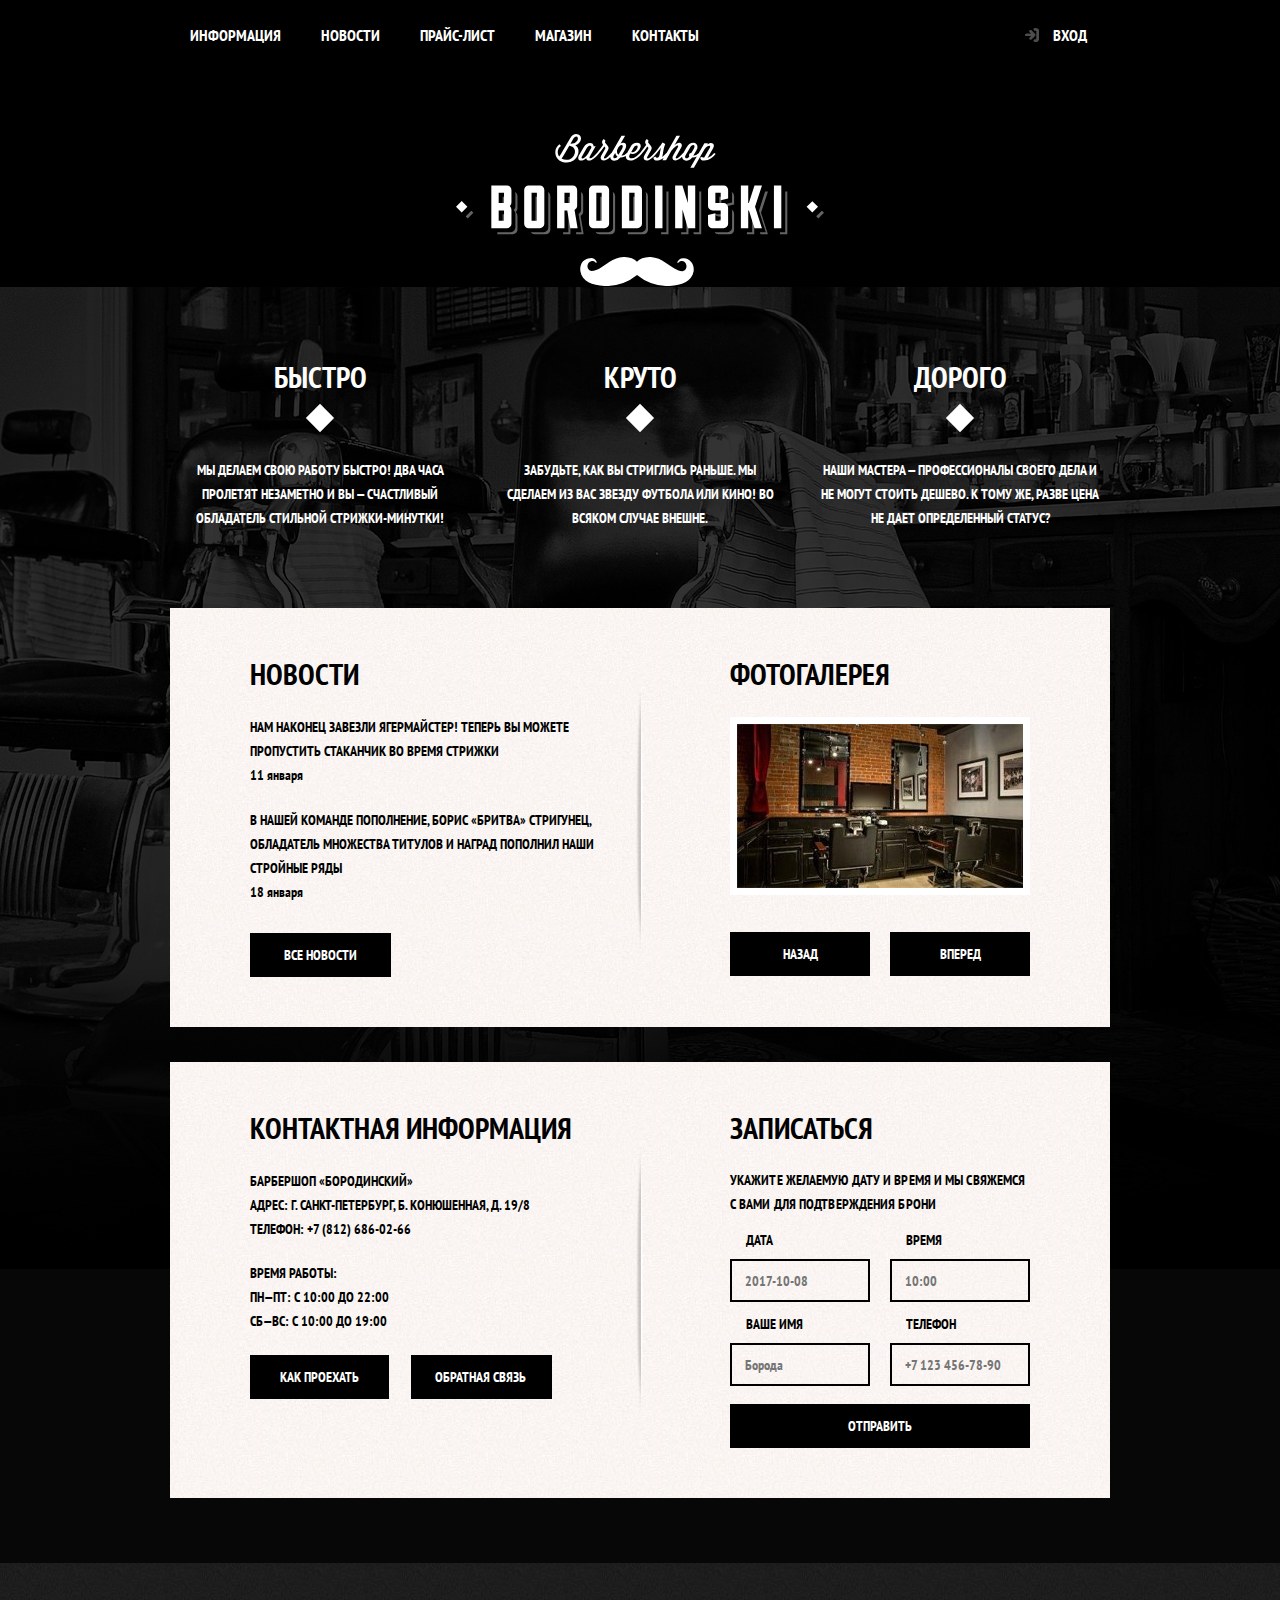
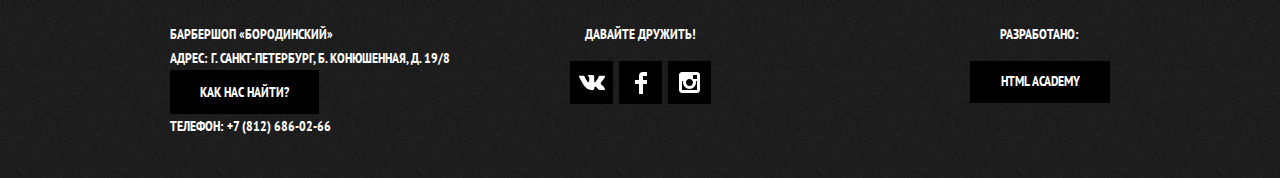
==== commit d89a7a86: "Заменил в футере кнопку на ссылку" ====
--- a/index.html
+++ b/index.html
@@ -2,185 +2,194 @@
 <html lang="ru">
   <head>
     <meta charset="utf-8">
-    <title>Барбершоп "Бородинский"</title>
+    <title>HTML Academy: Барбершоп</title>
     <link href="https://fonts.googleapis.com/css?family=PT+Sans+Narrow:400,700&amp;subset=latin,cyrillic" rel="stylesheet">
     <link rel="stylesheet" href="css/normalize.css">
-    <!-- <link rel="stylesheet" href="css/style.css"> -->
+    <link rel="stylesheet" href="css/style.css">
   </head>
   <body>
-    <header class="page-header">
-      <a class="page-header__logo">
-        <img class="page-header__logo-image" src="img/logo-mobile.svg" width="226" height="30" alt="Логотип барбершопа Бородинский">
-      </a>
-      <nav class="main-nav">
-        <button class="main-nav__toggle" type="button">Открыть меню</button>
-        <div class="main-nav__wrapper">
-          <ul class="main-nav__list site-list">
-            <li class="site-list__item site-list__item--active"><a href="#">Главная</a></li>
-            <li class="site-list__item"><a href="photo.html">Наши работы</a></li>
-            <li class="site-list__item"><a href="form.html">Записаться</a></li>
-            <li class="site-list__item"><a href="#">Контакты</a></li>
-            <li class="site-list__item"><a href="#">HTML Academy</a></li>
-          </ul>
-          <ul class="main-nav__list user-list">
-            <li class="user-list__item">
-              <a class="user-list__login" href="login.html">Войти</a>
-            </li>
-          </ul>
+    <header class="main-header">
+      <nav class="main-navigation">
+        <a class="main-header-logo">
+          <img src="img/logo_index.svg" width="368" height="153" alt="Логотип барбершопа Бородинский">
+        </a>
+        <div class="main-navigation-wrapper">
+          <div class="container">
+            <ul class="site-navigation">
+              <li><a href="#">Информация</a></li>
+              <li><a href="#">Новости</a></li>
+              <li><a href="price.html">Прайс-лист</a></li>
+              <li><a href="catalog.html">Магазин</a></li>
+              <li><a href="#">Контакты</a></li>
+            </ul>
+            <ul class="user-navigation">
+              <li>
+                <a class="login-link" href="login.html">Вход</a>
+              </li>
+            </ul>
+          </div>
         </div>
       </nav>
     </header>
 
-    <main class="page-main">
-      <h1 class="visually-hidden">Барбершоп «Бородинский» - истинно мужская классика</h1>
+    <main class="container">
+      <h1 class="visually-hidden">Барбершоп «Бородинский»</h1>
 
-      <section class="stats">
-        <header class="stats__header">
-          <h2 class="visually-hidden">Статистика Барбершопа</h2>
-          <p class="stats__slogan">Стрижка у нас это выгодно!</p>
-          <p class="stats__intro">Мужская стрижка требует точного подхода. Обратимся к статистике:</p>
-          <small class="stats__legend stats__legend--top"><sup>*</sup> - приведенные данные ложь</small>
-        </header>
-        <table class="stats__list">
-          <tr>
-            <td class="stats__value">1 500<sup>*</sup></td>
-            <td class="stats__field">рублей<br> вложений</td>
-          </tr>
-          <tr>
-            <td class="stats__value">7 200</td>
-            <td class="stats__field">секунд<br> времени мастера</td>
-          </tr>
-          <tr>
-            <td class="stats__value">90 000</td>
-            <td class="stats__field">постриженных<br> волос</td>
-          </tr>
-          <tr>
-            <td class="stats__value">500 000<sup>*</sup></td>
-            <td class="stats__field">лайков<br> и комплиментов</td>
-          </tr>
-        </table>
-        <small class="stats__legend stats__legend--bottom"><sup>*</sup> - приведенные данные ложь</small>
+      <section class="features">
+        <h2 class="visually-hidden">Преимущества</h2>
+        <ul class="features-list">
+          <li class="feature-item">
+            <h3>Быстро</h3>
+            <p>Мы делаем свою работу быстро! Два часа пролетят незаметно и вы — счастливый обладатель стильной стрижки-минутки!</p>
+          </li>
+          <li class="feature-item">
+            <h3>Круто</h3>
+            <p>Забудьте, как вы стриглись раньше. Мы сделаем из вас звезду футбола или кино! Во всяком случае внешне.</p>
+          </li>
+          <li class="feature-item">
+            <h3>Дорого</h3>
+            <p>Наши мастера — профессионалы своего дела и не могут стоить дешево. К тому же, разве цена не дает определенный статус?</p>
+          </li>
+        </ul>
       </section>
 
-      <section class="advantages">
-        <div class="advantages__wrapper slider">
-          <h2 class="visually-hidden">Наши преимущества</h2>
-
-          <ul class="advantages__list slider-list">
-            <li class="advantages__item advantages__item--fast slider__item">
-              <h3 class="advantages__title">Быстро</h3>
-              <p class="advantages__description">Мы делаем свою работу быстро! Два часа пролетят незаметно и вы — счастливый обладатель стильной стрижки-минутки!</p>
+      <div class="index-columns">
+        <section class="news">
+          <h2>Новости</h2>
+          <ul class="news-list">
+            <li class="news-item">
+              <p>Нам наконец завезли Ягермайстер! Теперь вы можете пропустить стаканчик во время стрижки</p>
+              <time datetime="2019-01-11">11 января</time>
             </li>
-            <li class="advantages__item advantages__item--cool slider__item">
-              <h3 class="advantages__title">Круто</h3>
-              <p class="advantages__description">Забудьте, как вы стриглись раньше. Мы сделаем из вас звезду футбола или кино! Во всяком случае внешне.</p>
-            </li>
-            <li class="advantages__item advantages__item--price slider__item">
-              <h3 class="advantages__title">Дорого</h3>
-              <p class="advantages__description">Наши мастера — профессионалы своего дела и не могут стоить дешево. К тому же, разве цена не дает определенный статус?</p>
+            <li class="news-item">
+              <p>В нашей команде пополнение, Борис «Бритва» Стригунец, обладатель множества титулов и наград пополнил наши стройные ряды</p>
+              <time datetime="2019-01-18">18 января</time>
             </li>
           </ul>
-          <p class="advantages__toggles slider__toggles">
-            <button class="slider__toggle" type="button">1</button>
-            <button class="slider__toggle" type="button">2</button>
-            <button class="slider__toggle" type="button">3</button>
+          <a class="button" href="news.html">Все новости</a>
+        </section>
+
+        <section class="gallery">
+          <h2>Фотогалерея</h2>
+          <div class="gallery-container">
+            <figure class="gallery-content">
+              <a href="#">
+                <img src="img/gallery.jpg" width="286" height="164" alt="Интерьер">
+              </a>
+            </figure>
+            <button class="button gallery-button gallery-button-back" type="button">Назад</button>
+            <button class="button gallery-button gallery-button-next" type="button">Вперед</button>
+          </div>
+        </section>
+      </div>
+
+      <div class="index-columns">
+        <section class="contacts">
+          <h2>Контактная информация</h2>
+          <address class="contacts-address">
+            Барбершоп «Бородинский»<br>
+            Адрес: г. Санкт-Петербург, Б. Конюшенная, д. 19/8<br>
+            Телефон: +7 (812) 686-02-66
+          </address>
+          <p>
+            Время работы:<br>
+            пн—пт: с 10:00 до 22:00<br>
+            сб—вс: с 10:00 до 19:00
           </p>
-        </div>
-      </section>
+          <button class="button contacts-button-map" type="button">Как проехать</button>
+          <a class="button" href="#">Обратная связь</a>
+        </section>
 
-      <section class="news">
-        <div class="news__wrapper">
-          <h2 class="news__title">Новости и акции</h2>
-          <ul class="news__list">
-            <li class="news__item">
-              <time class="news__date" datetime="2020-09-11"><b class="news__day">11</b> сент</time>
-              <p class="news__text">Нам наконец завезли Ягермайстер! Теперь вы можете пропустить стаканчик во время стрижки</p>
-            </li>
-            <li class="news__item">
-              <time class="news__date" datetime="2020-09-18"><b class="news__day">18</b> сент</time>
-              <p class="news__text">В нашей команде пополнение, Борис «Бритва» Стригунец, обладатель множества титулов и наград пополнил наши стройные ряды. Спешите записаться!</p>
-            </li>
-            <li class="news__item">
-              <time class="news__date" datetime="2020-09-20"><b class="news__day">20</b> сент</time>
-              <p class="news__text">Всё дорожает, а наши стрижки нет! Как так? Приходите, подстригитесь и узнаете, в чем здесь подвох!</p>
-            </li>
-          </ul>
-          <a class="news__to-all button" href="#">Показать все</a>
-        </div>
-      </section>
-
-      <section class="reviews">
-        <div class="reviews__wrapper slider">
-          <h2 class="reviews__title">Отзывы о нас</h2>
-          <a class="reviews__write button" href="#">Оставить свой</a>
-          <div class="reviews__list slider-list">
-            <blockquote class="reviews__item slider__item">
-              <p class="reviews__author-picture">
-                <img class="reviews__author-image" src="img/picture-travis.jpg" width="50" height="33" alt="Фото Трэвиса Баркера">
-              </p>
-              <cite class="reviews__author-name">Трэвис Баркер</cite>
-              <p class="reviews__text">Спасибо за лысину! Был проездом в Москве, заскочил побриться, чтобы было видно новую татуировку!</p>
-            </blockquote>
-            <blockquote class="reviews__item slider__item">
-              <p class="reviews__author-picture">
-                <img class="reviews__author-image" src="img/picture-john.jpg" width="50" height="33" alt="Фото Джона Смита">
-              </p>
-              <cite class="reviews__author-name">Джон Смит</cite>
-              <p class="reviews__text">Отличную стрижку мне сделали ребята</p>
-            </blockquote>
-            <blockquote class="reviews__item slider__item">
-              <p class="reviews__author-picture">
-                <img class="reviews__author-image" src="img/picture-ivan.jpg" width="50" height="33" alt="Фото Ивана Бородайло">
-              </p>
-              <cite class="reviews__author-name">Иван Бородайло</cite>
-              <p class="reviews__text">В Бородинском ваша борода в надежных руках!</p>
-            </blockquote>
-            <button class="reviews__prev" type="button">Предыдущий отзыв</button>
-            <button class="reviews__next" type="button">Следующий отзыв</button>
-          </div>
-          <p class="reviews__toggles slider__toggles">
-            <button class="slider__toggle" type="button">1</button>
-            <button class="slider__toggle" type="button">2</button>
-            <button class="slider__toggle" type="button">3</button>
-          </p>
-        </div>
-      </section>
-
+        <section class="appointment">
+          <h2>Записаться</h2>
+          <p class="appointment-info">Укажите желаемую дату и время и мы свяжемся с вами для подтверждения брони</p>
+          <form class="appointment-form" action="https://echo.htmlacademy.ru" method="post">
+            <p class="appointment-item">
+              <label for="appointment-date">Дата</label>
+              <input id="appointment-date" type="text" name="date" placeholder="2017-10-08">
+            </p>
+            <p class="appointment-item">
+              <label for="appointment-time">Время</label>
+              <input id="appointment-time" type="text" name="time" placeholder="10:00">
+            </p>
+            <p class="appointment-item">
+              <label for="appointment-name">Ваше имя</label>
+              <input id="appointment-name" type="text" name value="" placeholder="Борода">
+            </p>
+            <p class="appointment-item">
+              <label for="appointment-phone">Телефон</label>
+              <input id="appointment-phone" type="tel" name="phone" value="" placeholder="+7 123 456-78-90">
+            </p>
+            <button class="button" type="submit">Отправить</button>
+          </form>
+        </section>
+      </div>
     </main>
 
-    <footer class="page-footer">
-      <div class="page-footer__wrapper">
-        <div class="page-footer__contacts contacts">
-          <b class="contacts__title">Барбершоп «Бородинский»</b>
-          <address class="contacts__text">
-            Адрес: г. Санкт-Петербург, Б. Конюшенная, д. 19/8<br>
-            <a class="contacts__phone" href="tel:+78126860266">
-              <span class="contacts__phone-mobile">Тел.:</span>
-              +7 (812) 686-02-66
-            </a>
-          </address>
-        </div>
-        <div class="page-footer__social social">
-          <b class="social__title">Давайте дружить!</b>
-          <ul class="social__list">
-            <li class="social__item">
-              <a class="social__link social__link--vkontakte" href="https://vk.com/htmlacademy">Мы в Вконтакте</a>
+    <footer class="main-footer">
+      <div class="container">
+        <address class="footer-contacts">
+          Барбершоп «Бородинский»<br>
+          Адрес: г. Санкт-Петербург, Б. Конюшенная, д. 19/8<br>
+          <a class="button contacts-button-map" href="map.html">Как нас найти?</a><br>
+          Телефон: +7 (812) 686-02-66
+        </address>
+        <div class="footer-social">
+          <p>Давайте дружить!</p>
+          <ul>
+            <li>
+              <a class="social-button" href="#"><span class="visually-hidden">Вконтакте</span>
+                <svg xmlns="http://www.w3.org/2000/svg" width="26" height="15" viewBox="0 0 26 15"><path fill="#FFF" d="M16.138 11.51c.956-.309 2.18 2.04 3.483 2.939.978.681 1.727.534 1.727.534l3.473-.05s1.815-.112.957-1.554c-.071-.12-.503-1.069-2.585-3.022-2.177-2.043-1.882-1.712.739-5.244 1.597-2.153 2.236-3.468 2.036-4.028-.192-.539-1.365-.399-1.365-.399L20.69.713c-.381.001-.704.119-.851.515-.003.004-.621 1.666-1.445 3.079-1.741 2.989-2.436 3.148-2.724 2.961-.661-.433-.494-1.737-.494-2.664 0-2.897.432-4.105-.846-4.417-.427-.104-.739-.172-1.828-.182-1.392-.021-2.574 0-3.244.329-.445.223-.786.712-.579.74.26.035.843.16 1.155.586.401.552.389 1.789.389 1.789s.229 3.411-.54 3.834c-.528.29-1.25-.302-2.803-3.016-.793-1.388-1.392-2.922-1.392-2.922s-.116-.285-.326-.441c-.25-.185-.6-.244-.6-.244L.848.684S.29.7.085.946c-.182.218-.015.668-.015.668s2.909 6.881 6.203 10.347c3.02 3.182 6.452 2.971 6.452 2.971h1.555s.469-.054.709-.312c.224-.24.214-.691.214-.691s-.031-2.109.935-2.419z"/></svg>
+              </a>
             </li>
-            <li class="social__item">
-              <a class="social__link social__link--facebook" href="https://www.facebook.com/htmlacademy">Мы в Фейсбуке</a>
+            <li>
+              <a class="social-button" href="#"><span class="visually-hidden">фейсбук</span>
+                <svg xmlns="http://www.w3.org/2000/svg" width="12" height="22" viewBox="0 0 12 22"><path fill="#FFF" d="M12 4V0H8a4 4 0 0 0-4 4v4H0v4h4v10h4V12h4V8H8V4h4z"/></svg>
+              </a>
             </li>
-            <li class="social__item">
-              <a class="social__link social__link--instagram" href="https://www.instagram.com/htmlacademy">Мы в Инстаграме</a>
+            <li>
+              <a class="social-button" href="#"><span class="visually-hidden">Инстаграм</span>
+                <svg xmlns="http://www.w3.org/2000/svg" width="21" height="21" viewBox="0 0 21 21"><path fill="#FFF" d="M18 0H3C1.35 0 0 1.35 0 3v15c0 1.65 1.35 3 3 3h15c1.65 0 3-1.35 3-3V3c0-1.65-1.35-3-3-3zm-7.5 7c1.93 0 3.5 1.57 3.5 3.5S12.43 14 10.5 14 7 12.43 7 10.5 8.57 7 10.5 7zM18 18H3V9h1.181A6.504 6.504 0 0 0 4 10.5a6.5 6.5 0 1 0 13 0 6.45 6.45 0 0 0-.181-1.5H18v9zm0-11h-4V3h4v4z"/></svg>
+              </a>
             </li>
           </ul>
         </div>
-        <p class="page-footer__copyright copyright">
-          <b class="copyright__text">Разработано:</b>
-          <a class="copyright__link button" href="https://htmlacademy.ru">HTML Academy</a>
+        <p class="footer-copyright">
+          <span>Разработано:</span>
+          <a class="button" href="https://htmlacademy.ru">HTML Academy</a>
         </p>
       </div>
     </footer>
 
-    <!-- <script src="js/script.js"></script> -->
+    <section class="modal modal-login">
+      <h2>Личный кабинет</h2>
+      <p>Введите свой логин и пароль.</p>
+      <form class="login-form" action="https://echo.htmlacademy.ru" method="post">
+        <p class="login-form__icon login-form__icon--user">
+          <label class="visually-hidden" for="user-login">Логин</label>
+          <input id="user-login" type="text" name="login" placeholder="Логин">
+        </p>
+        <p class="login-form__icon login-form__icon--pass">
+          <label class="visually-hidden" for="user-password">Пароль</label>
+          <input id="user-password" type="password" name="password" placeholder="Пароль">
+        </p>
+        <p>
+          <input class="visually-hidden login-input login-input-checkbox" id="login-checkbox" type="checkbox" name="remember">
+          <label class="login-checkbox" for="login-checkbox">Запомните меня</label>
+          <a class="restore" href="#">Я забыл пароль!</a>
+        </p>
+        <button class="button" type="submit">Войти</button>
+      </form>
+      <button class="modal-close" type="button" aria-label="Закрыть"></button>
+    </section>
+
+    <section class="modal modal-map">
+      <h2 class="visually-hidden">Как до нас добраться</h2>
+      <iframe src="https://yandex.ru/map-widget/v1/-/CKauEWN-" width="766" height="560" frameborder="1" allowfullscreen="true"></iframe>
+      <img src="img/map.png" width="766" height="560" alt="Офис компании по адресу г. Санкт-Петербург, ул. Большая Конюшенная, д. 19/8">
+      <button class="modal-close" type="button" aria-label="Закрыть"></button>
+    </section>
+
+    <script src="js/script.js"></script>
   </body>
 </html>
